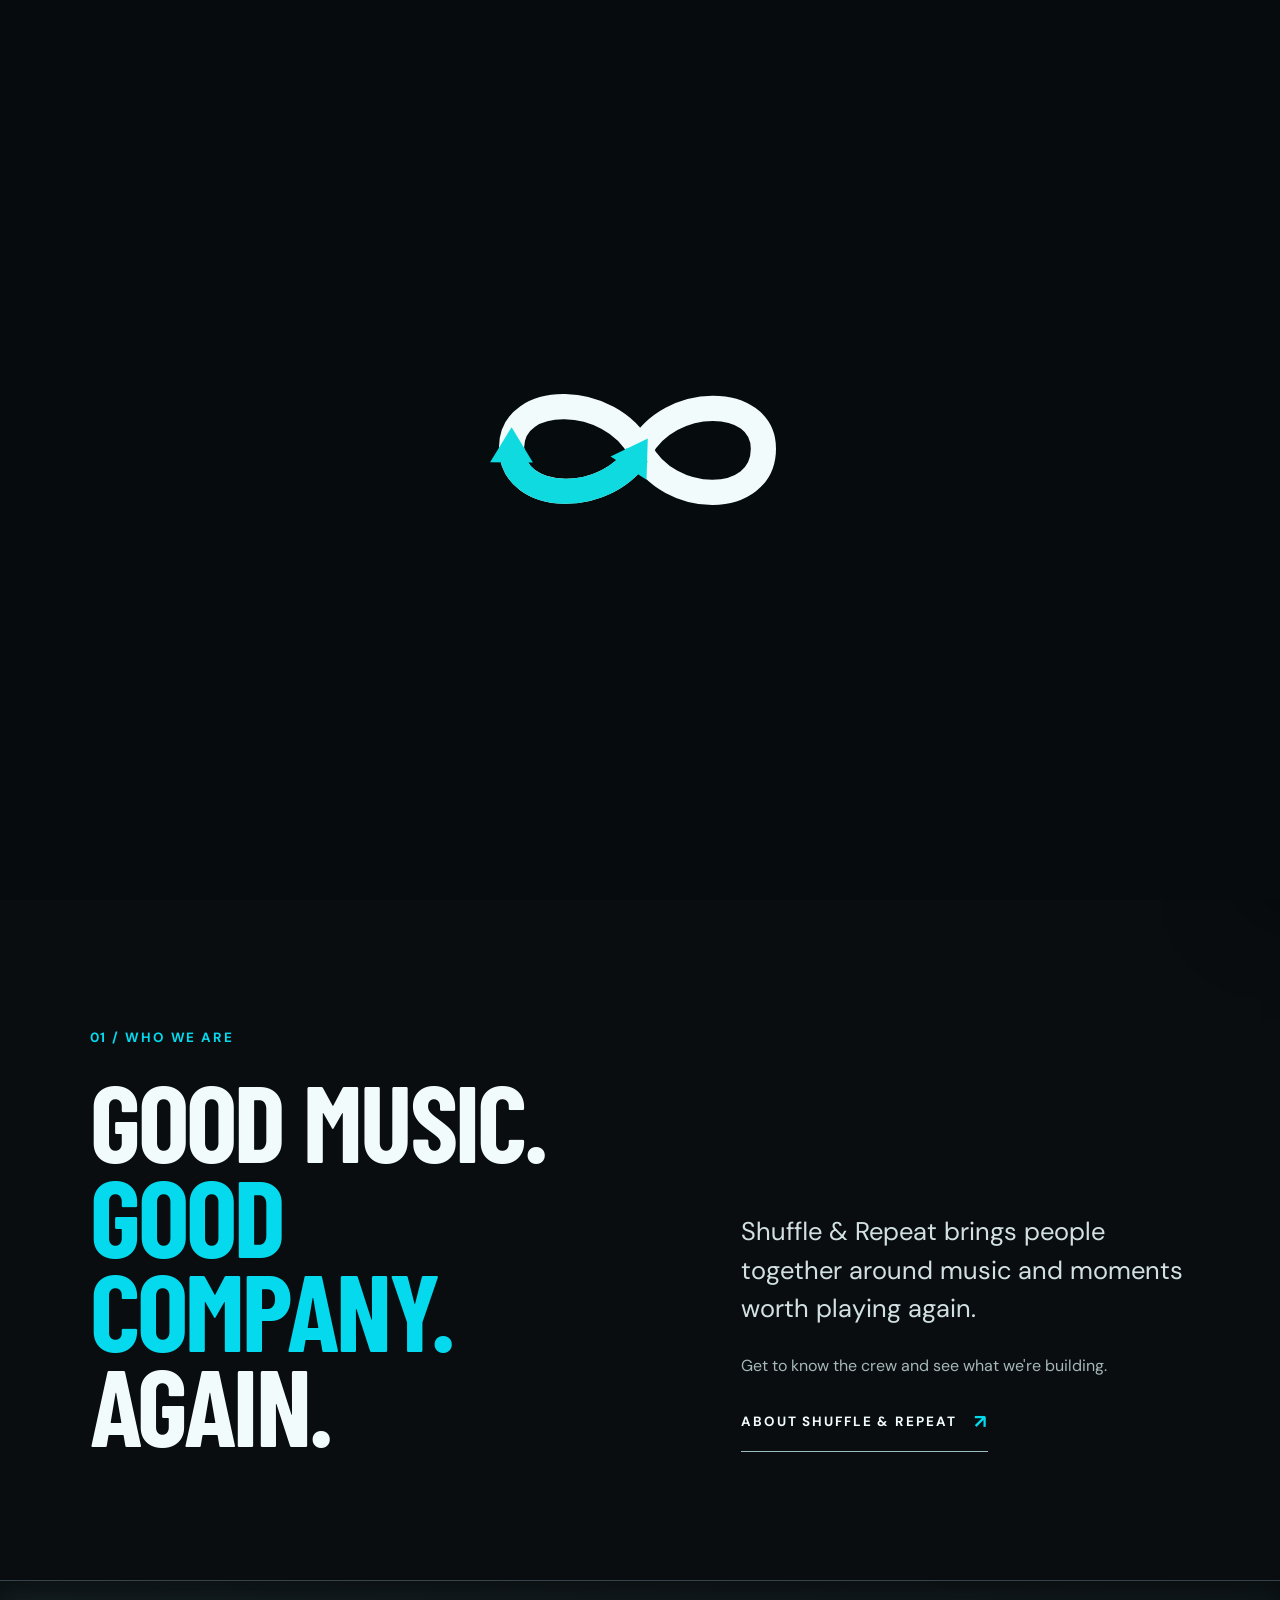
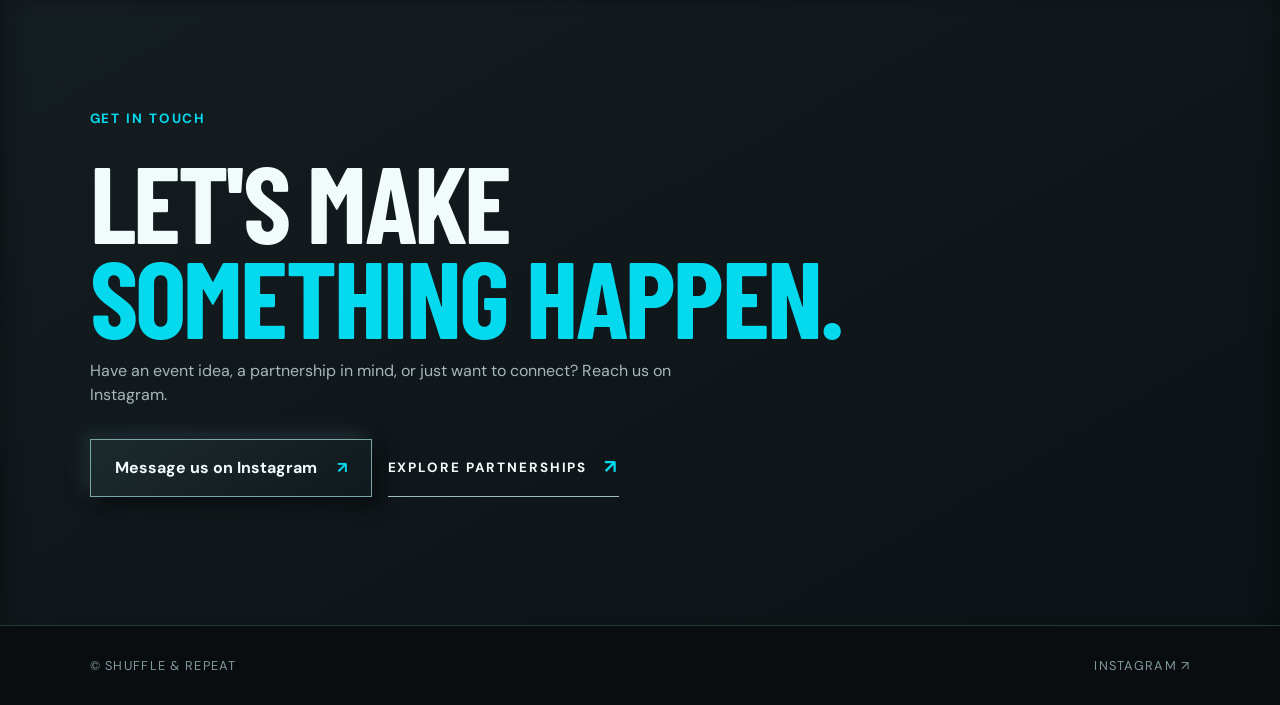
==== index.html @ 862de396 "fixed folder hierarchy" ====
<!doctype html><html lang="en"><head><meta charset="utf-8"><meta name="viewport" content="width=device-width,initial-scale=1"><meta name="theme-color" content="#090d10"><meta name="description" content="Shuffle & Repeat — music, events, and connection. Mix it up. Play it again."><title>Shuffle & Repeat</title><link rel="icon" type="image/svg+xml" href="data:image/svg+xml,%3Csvg xmlns='http://www.w3.org/2000/svg' viewBox='0 0 64 64'%3E%3Ccircle cx='32' cy='32' r='29' fill='%23090d10' stroke='%2300d9ed' stroke-width='3'/%3E%3Ccircle cx='32' cy='32' r='17' fill='none' stroke='%23008f8e' stroke-width='7'/%3E%3Ccircle cx='32' cy='32' r='5' fill='%23f2fbfc'/%3E%3C/svg%3E"><link rel="preload" as="image" href="./assets/photo-1.webp"><link rel="stylesheet" href="./style.css"></head><body>
<header class="site-head"><a class="brand" href="./"><img src="./assets/wordmark-transparent.svg" alt="Shuffle & Repeat"><span class="brand-label">Home</span></a><nav class="topnav" aria-label="Main navigation"><a href="./about.html">About</a><a href="./calendar.html">Calendar</a><a href="#contact">Contact us</a></nav><button class="menu-button" type="button" aria-label="Open menu" aria-expanded="false" aria-controls="drawer"><span>Menu</span><span class="hamburger" aria-hidden="true"><i></i><i></i><i></i></span></button></header><button class="scrim" type="button" aria-label="Close menu" aria-hidden="true" tabindex="-1"></button><aside class="drawer" id="drawer" aria-hidden="true"><nav aria-label="All pages"><a href="./">Home</a><a href="./about.html">About</a><a href="./calendar.html">Calendar</a><a href="./events.html">Events</a><a href="./sponsorship.html">Sponsorship</a><a href="./#contact">Contact us</a></nav><footer>Mix it up. Play it again.</footer></aside>
<div class="intro-overlay" aria-hidden="true"><svg class="intro-stage" xmlns="http://www.w3.org/2000/svg" width="100%" height="100%"><defs><path id="infinity-silhouette" d="M180.74,16.00 L181.00,15.82 L182.00,15.60 L183.00,15.78 L183.45,16.00 L184.00,16.27 L185.00,16.73 L185.50,17.00 L186.00,17.27 L187.00,17.73 L187.50,18.00 L188.00,18.27 L189.00,18.73 L189.50,19.00 L190.00,19.27 L191.00,19.73 L191.50,20.00 L192.00,20.27 L193.00,20.73 L193.50,21.00 L194.00,21.27 L195.00,21.76 L195.34,22.00 L196.00,22.50 L196.66,23.00 L197.00,23.24 L198.00,23.73 L198.50,24.00 L199.00,24.27 L200.00,24.76 L200.34,25.00 L201.00,25.50 L201.66,26.00 L202.00,26.24 L203.00,26.73 L203.50,27.00 L204.00,27.27 L205.00,27.73 L205.50,28.00 L206.00,28.27 L207.00,28.76 L207.34,29.00 L208.00,29.50 L208.66,30.00 L209.00,30.24 L210.00,30.73 L210.48,31.00 L211.00,31.34 L211.85,32.00 L211.85,33.00 L211.00,33.66 L210.48,34.00 L210.00,34.27 L209.00,34.76 L208.66,35.00 L208.00,35.50 L207.35,36.00 L207.00,36.24 L206.00,36.73 L205.50,37.00 L205.00,37.27 L204.00,37.73 L203.50,38.00 L203.00,38.27 L202.00,38.73 L201.50,39.00 L201.00,39.27 L200.00,39.73 L199.50,40.00 L199.00,40.27 L198.00,40.73 L197.50,41.00 L197.00,41.27 L196.00,41.73 L195.50,42.00 L195.00,42.27 L194.00,42.73 L193.50,43.00 L193.00,43.27 L192.00,43.73 L191.50,44.00 L191.00,44.27 L190.00,44.73 L189.50,45.00 L189.00,45.27 L188.00,45.73 L187.50,46.00 L187.00,46.27 L186.00,46.73 L185.50,47.00 L185.00,47.27 L184.00,47.73 L183.50,48.00 L183.00,48.27 L182.00,48.72 L181.28,49.00 L181.00,49.11 L180.48,49.00 L180.00,48.81 L179.60,48.00 L179.51,47.00 L179.50,46.00 L179.50,45.00 L179.49,44.00 L179.42,43.00 L179.00,42.06 L178.94,42.00 L178.00,41.58 L177.00,41.51 L176.00,41.50 L175.00,41.50 L174.00,41.50 L173.00,41.50 L172.00,41.50 L171.00,41.50 L170.00,41.50 L169.00,41.50 L168.00,41.50 L167.00,41.50 L166.00,41.50 L165.00,41.55 L164.00,41.77 L163.50,42.00 L163.00,42.23 L162.00,42.50 L161.00,42.77 L160.54,43.00 L160.00,43.27 L159.00,43.73 L158.50,44.00 L158.00,44.27 L157.00,44.73 L156.50,45.00 L156.00,45.27 L155.00,45.73 L154.50,46.00 L154.00,46.27 L153.00,46.76 L152.66,47.00 L152.00,47.53 L151.51,48.00 L151.00,48.50 L150.50,49.00 L150.00,49.50 L149.50,50.00 L149.00,50.51 L148.53,51.00 L148.00,51.66 L147.76,52.00 L147.27,53.00 L147.00,53.54 L146.77,54.00 L146.50,55.00 L146.23,56.00 L146.00,56.46 L145.73,57.00 L145.27,58.00 L145.00,58.54 L144.78,59.00 L144.55,60.00 L144.50,61.00 L144.50,62.00 L144.50,63.00 L144.50,64.00 L144.45,65.00 L144.23,66.00 L144.00,66.50 L143.77,67.00 L143.55,68.00 L143.50,69.00 L143.50,70.00 L143.50,71.00 L143.45,72.00 L143.23,73.00 L143.00,73.50 L142.77,74.00 L142.50,75.00 L142.23,76.00 L142.00,76.46 L141.73,77.00 L141.27,78.00 L141.00,78.50 L140.73,79.00 L140.27,80.00 L140.00,80.54 L139.77,81.00 L139.50,82.00 L139.20,83.00 L139.00,83.30 L138.47,84.00 L138.00,84.50 L137.53,85.00 L137.00,85.66 L136.76,86.00 L136.24,87.00 L136.00,87.34 L135.47,88.00 L135.00,88.49 L134.50,89.00 L134.00,89.50 L133.50,90.00 L133.00,90.50 L132.50,91.00 L132.00,91.50 L131.50,92.00 L131.00,92.50 L130.49,93.00 L130.00,93.47 L129.34,94.00 L129.00,94.24 L128.00,94.76 L127.66,95.00 L127.00,95.53 L126.51,96.00 L126.00,96.50 L125.49,97.00 L125.00,97.47 L124.34,98.00 L124.00,98.24 L123.00,98.76 L122.65,99.00 L122.00,99.50 L121.34,100.00 L121.00,100.24 L120.00,100.73 L119.50,101.00 L119.00,101.27 L118.00,101.73 L117.50,102.00 L117.00,102.27 L116.00,102.73 L115.46,103.00 L115.00,103.23 L114.00,103.50 L113.00,103.77 L112.50,104.00 L112.00,104.23 L111.00,104.50 L110.00,104.77 L109.50,105.00 L109.00,105.23 L108.00,105.45 L107.00,105.50 L106.00,105.50 L105.00,105.50 L104.00,105.50 L103.00,105.50 L102.00,105.50 L101.00,105.50 L100.00,105.50 L99.00,105.50 L98.00,105.50 L97.00,105.50 L96.00,105.50 L95.00,105.50 L94.00,105.50 L93.00,105.50 L92.00,105.50 L91.00,105.50 L90.00,105.50 L89.00,105.50 L88.00,105.50 L87.00,105.51 L86.00,105.58 L85.06,106.00 L85.00,106.06 L84.58,107.00 L84.51,108.00 L84.49,109.00 L84.40,110.00 L84.00,110.81 L83.53,111.00 L83.00,111.12 L82.68,111.00 L82.00,110.76 L81.00,110.50 L80.00,110.23 L79.54,110.00 L79.00,109.73 L78.00,109.27 L77.50,109.00 L77.00,108.73 L76.00,108.27 L75.50,108.00 L75.00,107.73 L74.00,107.27 L73.50,107.00 L73.00,106.73 L72.00,106.24 L71.66,106.00 L71.00,105.50 L70.34,105.00 L70.00,104.76 L69.00,104.27 L68.50,104.00 L68.00,103.73 L67.00,103.27 L66.50,103.00 L66.00,102.73 L65.00,102.27 L64.50,102.00 L64.00,101.73 L63.00,101.24 L62.66,101.00 L62.00,100.50 L61.30,100.00 L61.00,99.80 L60.00,99.50 L59.00,99.23 L58.54,99.00 L58.00,98.73 L57.00,98.24 L56.66,98.00 L56.00,97.50 L55.36,97.00 L55.00,96.72 L54.09,96.00 L54.00,95.54 L53.92,95.00 L54.00,94.88 L54.70,94.00 L55.00,93.78 L56.00,93.27 L56.50,93.00 L57.00,92.73 L58.00,92.27 L58.50,92.00 L59.00,91.73 L60.00,91.24 L60.34,91.00 L61.00,90.50 L61.66,90.00 L62.00,89.76 L63.00,89.27 L63.50,89.00 L64.00,88.73 L65.00,88.27 L65.50,88.00 L66.00,87.73 L67.00,87.27 L67.50,87.00 L68.00,86.73 L69.00,86.27 L69.50,86.00 L70.00,85.73 L71.00,85.27 L71.50,85.00 L72.00,84.73 L73.00,84.24 L73.34,84.00 L74.00,83.50 L74.66,83.00 L75.00,82.76 L76.00,82.27 L76.50,82.00 L77.00,81.73 L78.00,81.27 L78.50,81.00 L79.00,80.73 L80.00,80.27 L80.50,80.00 L81.00,79.73 L82.00,79.25 L82.46,79.00 L83.00,78.66 L84.00,78.65 L84.27,79.00 L84.74,80.00 L85.00,80.52 L85.22,81.00 L85.45,82.00 L85.50,83.00 L85.58,84.00 L86.00,84.94 L86.06,85.00 L87.00,85.42 L88.00,85.49 L89.00,85.50 L90.00,85.50 L91.00,85.50 L92.00,85.50 L93.00,85.50 L94.00,85.50 L95.00,85.50 L96.00,85.50 L97.00,85.50 L98.00,85.50 L99.00,85.50 L100.00,85.50 L101.00,85.50 L102.00,85.50 L103.00,85.50 L104.00,85.45 L105.00,85.22 L105.46,85.00 L106.00,84.73 L107.00,84.27 L107.50,84.00 L108.00,83.73 L109.00,83.27 L109.50,83.00 L110.00,82.73 L111.00,82.24 L111.34,82.00 L112.00,81.47 L112.50,81.00 L113.00,80.53 L113.66,80.00 L114.00,79.76 L115.00,79.24 L115.34,79.00 L116.00,78.47 L116.47,78.00 L117.00,77.34 L117.24,77.00 L117.76,76.00 L118.00,75.65 L118.50,75.00 L119.00,74.34 L119.24,74.00 L119.73,73.00 L120.00,72.46 L120.23,72.00 L120.50,71.00 L120.77,70.00 L121.00,69.50 L121.23,69.00 L121.46,68.00 L121.54,67.00 L121.77,66.00 L122.00,65.50 L122.23,65.00 L122.45,64.00 L122.50,63.00 L122.50,62.00 L122.50,61.00 L122.50,60.00 L122.55,59.00 L122.77,58.00 L123.00,57.50 L123.23,57.00 L123.45,56.00 L123.50,55.00 L123.50,54.00 L123.55,53.00 L123.78,52.00 L124.00,51.54 L124.27,51.00 L124.73,50.00 L125.00,49.50 L125.27,49.00 L125.73,48.00 L126.00,47.46 L126.23,47.00 L126.50,46.00 L126.80,45.00 L127.00,44.70 L127.50,44.00 L128.00,43.35 L128.24,43.00 L128.76,42.00 L129.00,41.65 L129.50,41.00 L130.00,40.35 L130.24,40.00 L130.76,39.00 L131.00,38.66 L131.53,38.00 L132.00,37.51 L132.50,37.00 L133.00,36.50 L133.51,36.00 L134.00,35.53 L134.66,35.00 L135.00,34.76 L136.00,34.24 L136.34,34.00 L137.00,33.47 L137.49,33.00 L138.00,32.50 L138.50,32.00 L139.00,31.50 L139.51,31.00 L140.00,30.53 L140.66,30.00 L141.00,29.76 L142.00,29.24 L142.35,29.00 L143.00,28.50 L143.66,28.00 L144.00,27.76 L145.00,27.27 L145.50,27.00 L146.00,26.73 L147.00,26.27 L147.50,26.00 L148.00,25.73 L149.00,25.27 L149.50,25.00 L150.00,24.73 L151.00,24.27 L151.54,24.00 L152.00,23.77 L153.00,23.50 L154.00,23.23 L154.50,23.00 L155.00,22.77 L156.00,22.50 L157.00,22.23 L157.50,22.00 L158.00,21.77 L159.00,21.55 L160.00,21.50 L161.00,21.50 L162.00,21.50 L163.00,21.50 L164.00,21.50 L165.00,21.50 L166.00,21.50 L167.00,21.50 L168.00,21.50 L169.00,21.50 L170.00,21.50 L171.00,21.50 L172.00,21.50 L173.00,21.50 L174.00,21.50 L175.00,21.50 L176.00,21.50 L177.00,21.49 L178.00,21.42 L178.94,21.00 L179.00,20.94 L179.42,20.00 L179.50,19.00 L179.55,18.00 L179.82,17.00 L180.00,16.73 L180.74,16.00 Z M82.50,21.00 L83.00,20.77 L84.00,20.55 L85.00,20.51 L86.00,20.55 L87.00,20.77 L87.50,21.00 L88.00,21.23 L89.00,21.45 L90.00,21.50 L91.00,21.50 L92.00,21.50 L93.00,21.50 L94.00,21.50 L95.00,21.50 L96.00,21.50 L97.00,21.50 L98.00,21.50 L99.00,21.50 L100.00,21.50 L101.00,21.55 L102.00,21.77 L102.50,22.00 L103.00,22.23 L104.00,22.46 L105.00,22.54 L106.00,22.77 L106.50,23.00 L107.00,23.23 L108.00,23.46 L109.00,23.54 L110.00,23.77 L110.50,24.00 L111.00,24.23 L112.00,24.50 L113.00,24.77 L113.46,25.00 L114.00,25.27 L115.00,25.73 L115.54,26.00 L116.00,26.23 L117.00,26.50 L118.00,26.80 L118.30,27.00 L119.00,27.50 L119.65,28.00 L120.00,28.24 L121.00,28.76 L121.34,29.00 L122.00,29.53 L122.50,30.00 L123.00,30.47 L123.66,31.00 L124.00,31.24 L125.00,31.76 L125.34,32.00 L126.00,32.54 L126.46,33.00 L127.00,33.79 L127.13,34.00 L127.16,35.00 L127.00,35.36 L126.72,36.00 L126.24,37.00 L126.00,37.34 L125.50,38.00 L125.00,38.65 L124.76,39.00 L124.24,40.00 L124.00,40.35 L123.50,41.00 L123.00,41.66 L122.76,42.00 L122.27,43.00 L122.00,43.54 L121.77,44.00 L121.50,45.00 L121.23,46.00 L121.00,46.46 L120.73,47.00 L120.27,48.00 L120.00,48.50 L119.73,49.00 L119.27,50.00 L119.00,50.49 L118.71,51.00 L118.01,52.00 L118.00,52.01 L117.00,52.37 L116.00,52.18 L115.71,52.00 L115.00,51.47 L114.51,51.00 L114.00,50.50 L113.50,50.00 L113.00,49.50 L112.50,49.00 L112.00,48.50 L111.49,48.00 L111.00,47.53 L110.34,47.00 L110.00,46.76 L109.00,46.24 L108.65,46.00 L108.00,45.50 L107.34,45.00 L107.00,44.76 L106.00,44.28 L105.46,44.00 L105.00,43.78 L104.00,43.54 L103.00,43.46 L102.00,43.23 L101.50,43.00 L101.00,42.77 L100.00,42.55 L99.00,42.50 L98.00,42.50 L97.00,42.45 L96.00,42.23 L95.50,42.00 L95.00,41.77 L94.00,41.55 L93.00,41.50 L92.00,41.50 L91.00,41.50 L90.00,41.50 L89.00,41.50 L88.00,41.50 L87.00,41.50 L86.00,41.50 L85.00,41.50 L84.00,41.50 L83.00,41.50 L82.00,41.50 L81.00,41.50 L80.00,41.50 L79.00,41.50 L78.00,41.50 L77.00,41.50 L76.00,41.50 L75.00,41.50 L74.00,41.50 L73.00,41.50 L72.00,41.50 L71.00,41.50 L70.00,41.50 L69.00,41.50 L68.00,41.50 L67.00,41.50 L66.00,41.55 L65.00,41.77 L64.50,42.00 L64.00,42.23 L63.00,42.50 L62.00,42.77 L61.50,43.00 L61.00,43.23 L60.00,43.46 L59.00,43.54 L58.00,43.77 L57.50,44.00 L57.00,44.23 L56.00,44.50 L55.00,44.80 L54.70,45.00 L54.00,45.50 L53.35,46.00 L53.00,46.24 L52.00,46.76 L51.66,47.00 L51.00,47.53 L50.53,48.00 L50.00,48.66 L49.76,49.00 L49.24,50.00 L49.00,50.34 L48.47,51.00 L48.00,51.50 L47.53,52.00 L47.00,52.66 L46.76,53.00 L46.27,54.00 L46.00,54.50 L45.73,55.00 L45.27,56.00 L45.00,56.50 L44.73,57.00 L44.27,58.00 L44.00,58.54 L43.78,59.00 L43.55,60.00 L43.50,61.00 L43.50,62.00 L43.50,63.00 L43.50,64.00 L43.50,65.00 L43.50,66.00 L43.55,67.00 L43.77,68.00 L44.00,68.50 L44.23,69.00 L44.50,70.00 L44.77,71.00 L45.00,71.46 L45.27,72.00 L45.73,73.00 L46.00,73.50 L46.27,74.00 L46.73,75.00 L47.00,75.50 L47.27,76.00 L47.76,77.00 L48.00,77.34 L48.53,78.00 L49.00,78.49 L49.51,79.00 L50.00,79.47 L50.66,80.00 L51.00,80.24 L52.00,80.76 L52.35,81.00 L53.00,81.50 L53.66,82.00 L54.00,82.24 L55.00,82.73 L55.50,83.00 L56.00,83.27 L57.00,83.76 L57.34,84.00 L58.00,84.57 L58.40,85.00 L58.76,86.00 L58.24,87.00 L58.00,87.19 L57.00,87.72 L56.50,88.00 L56.00,88.27 L55.00,88.73 L54.50,89.00 L54.00,89.27 L53.00,89.76 L52.66,90.00 L52.00,90.53 L51.50,91.00 L51.00,91.47 L50.30,92.00 L50.00,92.20 L49.00,92.50 L48.00,92.77 L47.54,93.00 L47.00,93.27 L46.00,93.76 L45.66,94.00 L45.00,94.50 L44.34,95.00 L44.00,95.24 L43.00,95.72 L42.45,96.00 L42.00,96.22 L41.00,96.40 L40.00,96.22 L39.55,96.00 L39.00,95.72 L38.00,95.24 L37.66,95.00 L37.00,94.47 L36.51,94.00 L36.00,93.50 L35.50,93.00 L35.00,92.50 L34.50,92.00 L34.00,91.50 L33.50,91.00 L33.00,90.50 L32.50,90.00 L32.00,89.50 L31.50,89.00 L31.00,88.49 L30.53,88.00 L30.00,87.34 L29.76,87.00 L29.24,86.00 L29.00,85.66 L28.47,85.00 L28.00,84.50 L27.53,84.00 L27.00,83.30 L26.80,83.00 L26.50,82.00 L26.23,81.00 L26.00,80.50 L25.77,80.00 L25.50,79.00 L25.23,78.00 L25.00,77.54 L24.73,77.00 L24.27,76.00 L24.00,75.46 L23.77,75.00 L23.50,74.00 L23.23,73.00 L23.00,72.50 L22.77,72.00 L22.55,71.00 L22.50,70.00 L22.50,69.00 L22.50,68.00 L22.50,67.00 L22.50,66.00 L22.50,65.00 L22.50,64.00 L22.50,63.00 L22.50,62.00 L22.50,61.00 L22.50,60.00 L22.50,59.00 L22.50,58.00 L22.50,57.00 L22.55,56.00 L22.77,55.00 L23.00,54.50 L23.23,54.00 L23.50,53.00 L23.77,52.00 L24.00,51.50 L24.23,51.00 L24.50,50.00 L24.77,49.00 L25.00,48.54 L25.27,48.00 L25.73,47.00 L26.00,46.50 L26.27,46.00 L26.73,45.00 L27.00,44.50 L27.27,44.00 L27.76,43.00 L28.00,42.66 L28.50,42.00 L29.00,41.35 L29.24,41.00 L29.76,40.00 L30.00,39.65 L30.50,39.00 L31.00,38.35 L31.24,38.00 L31.76,37.00 L32.00,36.66 L32.53,36.00 L33.00,35.51 L33.50,35.00 L34.00,34.50 L34.51,34.00 L35.00,33.53 L35.66,33.00 L36.00,32.76 L37.00,32.24 L37.34,32.00 L38.00,31.47 L38.50,31.00 L39.00,30.53 L39.66,30.00 L40.00,29.76 L41.00,29.24 L41.35,29.00 L42.00,28.50 L42.66,28.00 L43.00,27.76 L44.00,27.27 L44.54,27.00 L45.00,26.77 L46.00,26.50 L47.00,26.23 L47.46,26.00 L48.00,25.73 L49.00,25.27 L49.50,25.00 L50.00,24.73 L51.00,24.27 L51.54,24.00 L52.00,23.78 L53.00,23.55 L54.00,23.50 L55.00,23.45 L56.00,23.23 L56.50,23.00 L57.00,22.77 L58.00,22.54 L59.00,22.46 L60.00,22.23 L60.50,22.00 L61.00,21.77 L62.00,21.55 L63.00,21.50 L64.00,21.50 L65.00,21.50 L66.00,21.50 L67.00,21.50 L68.00,21.50 L69.00,21.50 L70.00,21.50 L71.00,21.50 L72.00,21.50 L73.00,21.50 L74.00,21.50 L75.00,21.50 L76.00,21.50 L77.00,21.50 L78.00,21.50 L79.00,21.50 L80.00,21.50 L81.00,21.45 L82.00,21.23 L82.50,21.00 Z M224.63,31.00 L225.00,30.84 L226.00,30.84 L226.36,31.00 L227.00,31.28 L228.00,31.76 L228.34,32.00 L229.00,32.53 L229.49,33.00 L230.00,33.50 L230.50,34.00 L231.00,34.50 L231.50,35.00 L232.00,35.50 L232.50,36.00 L233.00,36.50 L233.50,37.00 L234.00,37.50 L234.50,38.00 L235.00,38.51 L235.47,39.00 L236.00,39.66 L236.24,40.00 L236.76,41.00 L237.00,41.34 L237.53,42.00 L238.00,42.50 L238.47,43.00 L239.00,43.66 L239.24,44.00 L239.73,45.00 L240.00,45.54 L240.23,46.00 L240.50,47.00 L240.77,48.00 L241.00,48.46 L241.27,49.00 L241.73,50.00 L242.00,50.54 L242.23,51.00 L242.50,52.00 L242.77,53.00 L243.00,53.50 L243.23,54.00 L243.46,55.00 L243.54,56.00 L243.77,57.00 L244.00,57.50 L244.23,58.00 L244.45,59.00 L244.50,60.00 L244.50,61.00 L244.50,62.00 L244.50,63.00 L244.50,64.00 L244.50,65.00 L244.50,66.00 L244.50,67.00 L244.50,68.00 L244.50,69.00 L244.45,70.00 L244.23,71.00 L244.00,71.50 L243.77,72.00 L243.50,73.00 L243.23,74.00 L243.00,74.50 L242.77,75.00 L242.50,76.00 L242.23,77.00 L242.00,77.46 L241.73,78.00 L241.27,79.00 L241.00,79.54 L240.77,80.00 L240.50,81.00 L240.20,82.00 L240.00,82.30 L239.50,83.00 L239.00,83.65 L238.76,84.00 L238.24,85.00 L238.00,85.35 L237.50,86.00 L237.00,86.65 L236.76,87.00 L236.24,88.00 L236.00,88.35 L235.50,89.00 L235.00,89.65 L234.76,90.00 L234.24,91.00 L234.00,91.34 L233.47,92.00 L233.00,92.49 L232.49,93.00 L232.00,93.47 L231.34,94.00 L231.00,94.24 L230.00,94.76 L229.66,95.00 L229.00,95.53 L228.51,96.00 L228.00,96.50 L227.49,97.00 L227.00,97.47 L226.34,98.00 L226.00,98.24 L225.00,98.73 L224.50,99.00 L224.00,99.27 L223.00,99.73 L222.50,100.00 L222.00,100.27 L221.00,100.73 L220.50,101.00 L220.00,101.27 L219.00,101.73 L218.46,102.00 L218.00,102.23 L217.00,102.50 L216.00,102.77 L215.50,103.00 L215.00,103.23 L214.00,103.50 L213.00,103.77 L212.50,104.00 L212.00,104.23 L211.00,104.50 L210.00,104.77 L209.50,105.00 L209.00,105.23 L208.00,105.45 L207.00,105.50 L206.00,105.50 L205.00,105.50 L204.00,105.55 L203.00,105.77 L202.50,106.00 L202.00,106.23 L201.00,106.45 L200.00,106.50 L199.00,106.50 L198.00,106.50 L197.00,106.50 L196.00,106.50 L195.00,106.50 L194.00,106.50 L193.00,106.50 L192.00,106.50 L191.00,106.50 L190.00,106.50 L189.00,106.50 L188.00,106.50 L187.00,106.50 L186.00,106.50 L185.00,106.50 L184.00,106.50 L183.00,106.50 L182.00,106.50 L181.00,106.50 L180.00,106.50 L179.00,106.50 L178.00,106.50 L177.00,106.50 L176.00,106.50 L175.00,106.50 L174.00,106.50 L173.00,106.50 L172.00,106.50 L171.00,106.50 L170.00,106.50 L169.00,106.50 L168.00,106.45 L167.00,106.23 L166.50,106.00 L166.00,105.77 L165.00,105.55 L164.00,105.50 L163.00,105.50 L162.00,105.45 L161.00,105.23 L160.50,105.00 L160.00,104.77 L159.00,104.50 L158.00,104.23 L157.50,104.00 L157.00,103.77 L156.00,103.50 L155.00,103.23 L154.50,103.00 L154.00,102.77 L153.00,102.50 L152.00,102.23 L151.54,102.00 L151.00,101.73 L150.00,101.27 L149.50,101.00 L149.00,100.73 L148.00,100.27 L147.50,100.00 L147.00,99.73 L146.00,99.24 L145.66,99.00 L145.00,98.47 L144.50,98.00 L144.00,97.53 L143.34,97.00 L143.00,96.76 L142.00,96.24 L141.66,96.00 L141.00,95.47 L140.51,95.00 L140.00,94.46 L139.60,94.00 L139.22,93.00 L139.57,92.00 L140.00,91.37 L140.24,91.00 L140.73,90.00 L141.00,89.50 L141.27,89.00 L141.76,88.00 L142.00,87.66 L142.50,87.00 L143.00,86.34 L143.24,86.00 L143.73,85.00 L144.00,84.50 L144.27,84.00 L144.73,83.00 L145.00,82.50 L145.27,82.00 L145.73,81.00 L146.00,80.50 L146.27,80.00 L146.73,79.00 L147.00,78.46 L147.22,78.00 L147.46,77.00 L147.55,76.00 L147.86,75.00 L148.00,74.81 L149.00,74.24 L150.00,74.60 L150.46,75.00 L151.00,75.50 L151.50,76.00 L152.00,76.50 L152.50,77.00 L153.00,77.50 L153.50,78.00 L154.00,78.50 L154.50,79.00 L155.00,79.50 L155.51,80.00 L156.00,80.47 L156.66,81.00 L157.00,81.24 L158.00,81.73 L158.50,82.00 L159.00,82.27 L160.00,82.73 L160.50,83.00 L161.00,83.27 L162.00,83.73 L162.50,84.00 L163.00,84.27 L164.00,84.73 L164.54,85.00 L165.00,85.22 L166.00,85.45 L167.00,85.50 L168.00,85.50 L169.00,85.50 L170.00,85.50 L171.00,85.50 L172.00,85.50 L173.00,85.50 L174.00,85.50 L175.00,85.50 L176.00,85.50 L177.00,85.50 L178.00,85.55 L179.00,85.77 L179.50,86.00 L180.00,86.23 L181.00,86.45 L182.00,86.50 L183.00,86.50 L184.00,86.50 L185.00,86.50 L186.00,86.50 L187.00,86.50 L188.00,86.50 L189.00,86.45 L190.00,86.23 L190.50,86.00 L191.00,85.77 L192.00,85.55 L193.00,85.50 L194.00,85.50 L195.00,85.50 L196.00,85.50 L197.00,85.50 L198.00,85.50 L199.00,85.50 L200.00,85.50 L201.00,85.50 L202.00,85.50 L203.00,85.50 L204.00,85.45 L205.00,85.23 L205.50,85.00 L206.00,84.77 L207.00,84.50 L208.00,84.23 L208.46,84.00 L209.00,83.73 L210.00,83.27 L210.54,83.00 L211.00,82.77 L212.00,82.50 L213.00,82.20 L213.30,82.00 L214.00,81.47 L214.49,81.00 L215.00,80.50 L215.50,80.00 L216.00,79.50 L216.50,79.00 L217.00,78.50 L217.50,78.00 L218.00,77.49 L218.47,77.00 L219.00,76.34 L219.24,76.00 L219.73,75.00 L220.00,74.50 L220.27,74.00 L220.73,73.00 L221.00,72.50 L221.27,72.00 L221.73,71.00 L222.00,70.46 L222.22,70.00 L222.45,69.00 L222.50,68.00 L222.50,67.00 L222.50,66.00 L222.50,65.00 L222.50,64.00 L222.50,63.00 L222.50,62.00 L222.50,61.00 L222.45,60.00 L222.23,59.00 L222.00,58.50 L221.77,58.00 L221.50,57.00 L221.23,56.00 L221.00,55.54 L220.73,55.00 L220.27,54.00 L220.00,53.50 L219.73,53.00 L219.24,52.00 L219.00,51.66 L218.50,51.00 L218.00,50.35 L217.76,50.00 L217.24,49.00 L217.00,48.66 L216.47,48.00 L216.00,47.53 L215.34,47.00 L215.00,46.76 L214.00,46.24 L213.65,46.00 L213.00,45.50 L212.34,45.00 L212.00,44.76 L211.00,44.27 L210.46,44.00 L210.00,43.77 L209.00,43.50 L208.00,43.18 L207.74,43.00 L207.00,42.18 L206.89,42.00 L206.89,41.00 L207.00,40.82 L207.69,40.00 L208.00,39.77 L209.00,39.24 L209.34,39.00 L210.00,38.50 L210.70,38.00 L211.00,37.80 L212.00,37.50 L213.00,37.20 L213.30,37.00 L214.00,36.50 L214.65,36.00 L215.00,35.76 L216.00,35.27 L216.50,35.00 L217.00,34.73 L218.00,34.27 L218.50,34.00 L219.00,33.73 L220.00,33.27 L220.50,33.00 L221.00,32.73 L222.00,32.27 L222.50,32.00 L223.00,31.73 L224.00,31.28 L224.63,31.00 Z" fill-rule="evenodd"/><path id="infinity-arrow" d="M181.09,16.00 L182.00,15.63 L183.00,15.78 L183.45,16.00 L184.00,16.27 L185.00,16.73 L185.50,17.00 L186.00,17.27 L187.00,17.73 L187.50,18.00 L188.00,18.27 L189.00,18.73 L189.50,19.00 L190.00,19.27 L191.00,19.73 L191.50,20.00 L192.00,20.27 L193.00,20.76 L193.34,21.00 L194.00,21.50 L194.66,22.00 L195.00,22.24 L196.00,22.73 L196.50,23.00 L197.00,23.27 L198.00,23.73 L198.50,24.00 L199.00,24.27 L200.00,24.76 L200.34,25.00 L201.00,25.50 L201.66,26.00 L202.00,26.24 L203.00,26.73 L203.50,27.00 L204.00,27.27 L205.00,27.76 L205.34,28.00 L206.00,28.50 L206.66,29.00 L207.00,29.24 L208.00,29.73 L208.50,30.00 L209.00,30.27 L210.00,30.73 L210.48,31.00 L211.00,31.34 L211.85,32.00 L211.85,33.00 L211.00,33.66 L210.48,34.00 L210.00,34.27 L209.00,34.73 L208.50,35.00 L208.00,35.27 L207.00,35.76 L206.66,36.00 L206.00,36.50 L205.34,37.00 L205.00,37.24 L204.00,37.73 L203.50,38.00 L203.00,38.27 L202.00,38.73 L201.50,39.00 L201.00,39.27 L200.00,39.73 L199.50,40.00 L199.00,40.27 L198.00,40.73 L197.50,41.00 L197.00,41.27 L196.00,41.73 L195.50,42.00 L195.00,42.27 L194.00,42.73 L193.50,43.00 L193.00,43.27 L192.00,43.73 L191.50,44.00 L191.00,44.27 L190.00,44.73 L189.50,45.00 L189.00,45.27 L188.00,45.73 L187.50,46.00 L187.00,46.27 L186.00,46.73 L185.50,47.00 L185.00,47.27 L184.00,47.73 L183.49,48.00 L183.00,48.26 L182.00,48.59 L181.00,48.39 L180.73,48.00 L180.53,47.00 L180.50,46.00 L180.50,45.00 L180.45,44.00 L180.18,43.00 L180.00,42.73 L179.27,42.00 L179.00,41.82 L178.00,41.55 L177.00,41.50 L176.00,41.50 L175.00,41.50 L174.00,41.50 L173.00,41.50 L172.00,41.50 L171.00,41.50 L170.00,41.50 L169.00,41.50 L168.00,41.50 L167.00,41.50 L166.00,41.50 L165.00,41.50 L164.00,41.55 L163.00,41.78 L162.54,42.00 L162.00,42.27 L161.00,42.73 L160.46,43.00 L160.00,43.23 L159.00,43.50 L158.00,43.77 L157.54,44.00 L157.00,44.27 L156.00,44.73 L155.50,45.00 L155.00,45.27 L154.00,45.76 L153.66,46.00 L153.00,46.53 L152.51,47.00 L152.00,47.50 L151.50,48.00 L151.00,48.50 L150.50,49.00 L150.00,49.50 L149.50,50.00 L149.00,50.51 L148.53,51.00 L148.00,51.66 L147.76,52.00 L147.27,53.00 L147.00,53.50 L146.73,54.00 L146.27,55.00 L146.00,55.54 L145.77,56.00 L145.50,57.00 L145.23,58.00 L145.00,58.50 L144.77,59.00 L144.55,60.00 L144.50,61.00 L144.50,62.00 L144.50,63.00 L144.50,64.00 L144.45,65.00 L144.23,66.00 L144.00,66.50 L143.77,67.00 L143.55,68.00 L143.50,69.00 L143.50,70.00 L143.50,71.00 L143.45,72.00 L143.22,73.00 L143.00,73.46 L142.73,74.00 L142.27,75.00 L142.00,75.54 L141.77,76.00 L141.50,77.00 L141.23,78.00 L141.00,78.46 L140.73,79.00 L140.27,80.00 L140.00,80.50 L139.73,81.00 L139.27,82.00 L139.00,82.50 L138.73,83.00 L138.24,84.00 L138.00,84.34 L137.50,85.00 L137.00,85.65 L136.76,86.00 L136.24,87.00 L136.00,87.34 L135.47,88.00 L135.00,88.49 L134.50,89.00 L134.00,89.50 L133.50,90.00 L133.00,90.50 L132.50,91.00 L132.00,91.50 L131.50,92.00 L131.00,92.50 L130.49,93.00 L130.00,93.47 L129.34,94.00 L129.00,94.24 L128.00,94.76 L127.66,95.00 L127.00,95.53 L126.51,96.00 L126.00,96.50 L125.49,97.00 L125.00,97.47 L124.34,98.00 L124.00,98.24 L123.00,98.76 L122.65,99.00 L122.00,99.50 L121.34,100.00 L121.00,100.24 L120.00,100.73 L119.50,101.00 L119.00,101.27 L118.00,101.73 L117.50,102.00 L117.00,102.27 L116.00,102.73 L115.46,103.00 L115.00,103.22 L114.00,103.46 L113.00,103.54 L112.00,103.77 L111.50,104.00 L111.00,104.23 L110.00,104.50 L109.00,104.77 L108.50,105.00 L108.00,105.23 L107.00,105.45 L106.00,105.50 L105.00,105.50 L104.00,105.50 L103.00,105.50 L102.00,105.50 L101.00,105.50 L100.00,105.50 L99.00,105.50 L98.00,105.50 L97.00,105.50 L96.00,105.50 L95.00,105.50 L94.00,105.50 L93.00,105.50 L92.00,105.50 L91.00,105.50 L90.00,105.50 L89.00,105.50 L88.00,105.50 L87.00,105.51 L86.00,105.58 L85.06,106.00 L85.00,106.06 L84.58,107.00 L84.50,108.00 L84.42,109.00 L84.00,109.94 L83.94,110.00 L83.00,110.42 L82.00,110.45 L81.00,110.23 L80.50,110.00 L80.00,109.77 L79.00,109.50 L78.00,109.23 L77.54,109.00 L77.00,108.73 L76.00,108.27 L75.50,108.00 L75.00,107.73 L74.00,107.27 L73.50,107.00 L73.00,106.73 L72.00,106.24 L71.66,106.00 L71.00,105.50 L70.34,105.00 L70.00,104.76 L69.00,104.27 L68.50,104.00 L68.00,103.73 L67.00,103.27 L66.50,103.00 L66.00,102.73 L65.00,102.24 L64.66,102.00 L64.00,101.50 L63.34,101.00 L63.00,100.76 L62.00,100.27 L61.50,100.00 L61.00,99.73 L60.00,99.27 L59.50,99.00 L59.00,98.73 L58.00,98.27 L57.50,98.00 L57.00,97.73 L56.00,97.27 L55.52,97.00 L55.00,96.66 L54.15,96.00 L54.15,95.00 L55.00,94.31 L55.36,94.00 L56.00,93.50 L56.66,93.00 L57.00,92.76 L58.00,92.27 L58.50,92.00 L59.00,91.73 L60.00,91.24 L60.34,91.00 L61.00,90.50 L61.66,90.00 L62.00,89.76 L63.00,89.27 L63.50,89.00 L64.00,88.73 L65.00,88.27 L65.50,88.00 L66.00,87.73 L67.00,87.27 L67.50,87.00 L68.00,86.73 L69.00,86.27 L69.50,86.00 L70.00,85.73 L71.00,85.27 L71.50,85.00 L72.00,84.73 L73.00,84.24 L73.34,84.00 L74.00,83.50 L74.70,83.00 L75.00,82.80 L76.00,82.50 L77.00,82.20 L77.30,82.00 L78.00,81.50 L78.66,81.00 L79.00,80.76 L80.00,80.27 L80.50,80.00 L81.00,79.73 L82.00,79.28 L82.72,79.00 L83.00,78.89 L83.52,79.00 L84.00,79.19 L84.40,80.00 L84.49,81.00 L84.50,82.00 L84.55,83.00 L84.82,84.00 L85.00,84.27 L85.73,85.00 L86.00,85.18 L87.00,85.45 L88.00,85.50 L89.00,85.50 L90.00,85.50 L91.00,85.50 L92.00,85.50 L93.00,85.50 L94.00,85.50 L95.00,85.50 L96.00,85.50 L97.00,85.50 L98.00,85.50 L99.00,85.50 L100.00,85.50 L101.00,85.50 L102.00,85.50 L103.00,85.50 L104.00,85.50 L105.00,85.45 L106.00,85.22 L106.45,85.00 L107.00,84.72 L108.00,84.24 L108.34,84.00 L109.00,83.50 L109.66,83.00 L110.00,82.76 L111.00,82.27 L111.50,82.00 L112.00,81.73 L113.00,81.24 L113.34,81.00 L114.00,80.47 L114.49,80.00 L115.00,79.50 L115.50,79.00 L116.00,78.50 L116.50,78.00 L117.00,77.49 L117.47,77.00 L118.00,76.34 L118.24,76.00 L118.76,75.00 L119.00,74.65 L119.50,74.00 L120.00,73.30 L120.20,73.00 L120.50,72.00 L120.77,71.00 L121.00,70.50 L121.23,70.00 L121.46,69.00 L121.54,68.00 L121.77,67.00 L122.00,66.50 L122.23,66.00 L122.45,65.00 L122.50,64.00 L122.50,63.00 L122.50,62.00 L122.50,61.00 L122.55,60.00 L122.77,59.00 L123.00,58.50 L123.23,58.00 L123.45,57.00 L123.50,56.00 L123.50,55.00 L123.55,54.00 L123.77,53.00 L124.00,52.50 L124.23,52.00 L124.50,51.00 L124.77,50.00 L125.00,49.54 L125.27,49.00 L125.73,48.00 L126.00,47.46 L126.23,47.00 L126.50,46.00 L126.80,45.00 L127.00,44.70 L127.50,44.00 L128.00,43.35 L128.24,43.00 L128.76,42.00 L129.00,41.66 L129.53,41.00 L130.00,40.50 L130.47,40.00 L131.00,39.34 L131.24,39.00 L131.76,38.00 L132.00,37.66 L132.53,37.00 L133.00,36.51 L133.51,36.00 L134.00,35.53 L134.66,35.00 L135.00,34.76 L136.00,34.24 L136.34,34.00 L137.00,33.47 L137.49,33.00 L138.00,32.50 L138.50,32.00 L139.00,31.50 L139.51,31.00 L140.00,30.53 L140.66,30.00 L141.00,29.76 L142.00,29.24 L142.35,29.00 L143.00,28.50 L143.66,28.00 L144.00,27.76 L145.00,27.27 L145.50,27.00 L146.00,26.73 L147.00,26.27 L147.50,26.00 L148.00,25.73 L149.00,25.27 L149.50,25.00 L150.00,24.73 L151.00,24.27 L151.54,24.00 L152.00,23.77 L153.00,23.50 L154.00,23.23 L154.50,23.00 L155.00,22.77 L156.00,22.55 L157.00,22.50 L158.00,22.45 L159.00,22.23 L159.50,22.00 L160.00,21.77 L161.00,21.55 L162.00,21.50 L163.00,21.50 L164.00,21.50 L165.00,21.50 L166.00,21.50 L167.00,21.50 L168.00,21.50 L169.00,21.50 L170.00,21.50 L171.00,21.50 L172.00,21.50 L173.00,21.50 L174.00,21.50 L175.00,21.50 L176.00,21.50 L177.00,21.50 L178.00,21.49 L179.00,21.42 L179.94,21.00 L180.00,20.94 L180.42,20.00 L180.49,19.00 L180.51,18.00 L180.58,17.00 L181.00,16.07 L181.09,16.00 Z" fill-rule="evenodd"/><mask id="intro-aperture" maskUnits="userSpaceOnUse"><rect class="intro-mask-base" width="100%" height="100%" fill="white"/><g id="intro-hole" opacity="0"><use href="#infinity-silhouette" fill="black"/></g></mask><clipPath id="infinity-clip"><use href="#infinity-silhouette"/></clipPath></defs><rect class="intro-curtain" width="100%" height="100%" fill="#060b0e" mask="url(#intro-aperture)"/><g id="intro-logo"><path id="intro-infinity-base" d="M135 66 C158 22 233 22 233 65 C233 111 158 111 135 66 C112 21 33 20 33 64 C33 110 112 110 135 66" fill="none" stroke="#f2fbfc" stroke-width="20" stroke-linejoin="round"/><path id="intro-ribbon" d="M135 66 C158 22 233 22 233 65 C233 111 158 111 135 66 C112 21 33 20 33 64 C33 110 112 110 135 66" fill="none" stroke="#05d9ed" stroke-width="20" stroke-linecap="butt"/><path id="intro-arrow-head" d="M16 0 L-12 -17 L-12 17 Z" fill="#05d9ed"/><path id="intro-arrow-tail" d="M-16 0 L12 -17 L12 17 Z" fill="#05d9ed"/></g></svg></div>
<main><section class="hero" aria-label="Shuffle & Repeat"><div class="slide active" style="background-image:url('./assets/photo-1.webp')"></div><div class="slide" style="background-image:url('./assets/photo-2.webp')"></div><div class="slide" style="background-image:url('./assets/photo-3.webp')"></div><div class="slide" style="background-image:url('./assets/photo-4.webp')"></div><div class="hero-content"><p class="eyebrow">Mix it up. Play it again.</p><h1><span>Shuffle</span><span class="repeat">& Repeat</span></h1></div><div class="hero-bottom"><a class="scroll-cue" href="#about">Scroll to explore</a></div></section><section class="site-section" id="about"><div class="section-inner intro-grid"><div><p class="overline">01 / Who we are</p><h2 class="section-title">Good music.<br><em>Good company.</em><br>Again.</h2></div><div><p class="lead">Shuffle & Repeat brings people together around music and moments worth playing again.</p><p class="body-copy">Get to know the crew and see what we're building.</p><a class="small-link" href="./about.html">About Shuffle & Repeat</a></div></div></section><section class="site-section contact-band" id="contact"><div class="section-inner"><p class="overline">Get in touch</p><h2 class="section-title">Let's make<br><em>something happen.</em></h2><p>Have an event idea, a partnership in mind, or just want to connect? Reach us on Instagram.</p><div class="contact-actions"><a class="pill" href="https://www.instagram.com/shuffleandrepeat502/" target="_blank" rel="noopener noreferrer">Message us on Instagram</a><a class="small-link" href="./sponsorship.html">Explore partnerships</a></div></div></section></main><footer class="foot"><span>© Shuffle & Repeat</span><a href="https://www.instagram.com/shuffleandrepeat502/" target="_blank" rel="noopener noreferrer">Instagram ↗</a></footer><script src="./intro-motion.js" defer></script><script src="./site.js" defer></script></body></html>
---- style.css ----
@import url('https://fonts.googleapis.com/css2?family=Barlow+Condensed:wght@500;600;700;800;900&family=DM+Sans:wght@400;500;600;700&display=swap');
:root{color-scheme:dark;--ink:#090d10;--panel:#11181c;--panel2:#171f23;--line:#d9f8f9;--blue:#05d9ed;--teal:#008f8e;--text:#f2fbfc;--muted:#a6b7b9}*{box-sizing:border-box}html{scroll-behavior:smooth}body{margin:0;background:var(--ink);color:var(--text);font:16px/1.5 'DM Sans',Arial,sans-serif}body.menu-open{overflow:hidden}a{color:inherit;text-decoration:none}button{font:inherit;cursor:pointer}a:focus-visible,button:focus-visible{outline:2px solid var(--blue);outline-offset:5px}img{max-width:100%;display:block}.site-head{position:absolute;z-index:25;top:0;left:0;width:100%;padding:26px clamp(20px,4vw,64px);display:flex;align-items:center;justify-content:space-between;gap:22px}.brand{display:inline-flex;align-items:center;gap:10px;position:relative;z-index:31}.brand img{width:160px;height:65px;object-fit:contain;object-position:left center;filter:drop-shadow(0 2px 3px #000) drop-shadow(0 5px 12px #000b)}.brand-label{position:absolute;clip:rect(0,0,0,0)}.topnav{display:flex;align-items:center;gap:clamp(16px,3vw,42px);margin-left:auto}.topnav a,.menu-button,.eyebrow,.small-link,.overline{text-transform:uppercase;letter-spacing:.14em;font-size:.84rem;font-weight:700}.topnav a{padding:9px 0;border-bottom:1px solid transparent;transition:color .22s,border-color .22s}.topnav a:hover,.topnav a[aria-current]{color:var(--blue);border-color:var(--blue)}.menu-button{z-index:31;position:relative;display:flex;align-items:center;gap:12px;border:1px solid #637477;background:linear-gradient(145deg,#192126,#0d1216);color:var(--text);padding:13px 17px;box-shadow:5px 5px 12px #030608,-4px -4px 12px #253037;transition:border-color .2s,color .2s}.menu-button:hover{color:var(--blue);border-color:var(--blue)}.hamburger{width:20px;height:15px;display:flex;flex-direction:column;justify-content:space-between}.hamburger i{display:block;height:1px;background:currentColor;transition:transform .25s}.menu-open .hamburger i:first-child{transform:translateY(7px) rotate(45deg)}.menu-open .hamburger i:last-child{transform:translateY(-7px) rotate(-45deg)}.menu-open .hamburger i:nth-child(2){opacity:0}.drawer{position:fixed;z-index:30;inset:0 0 0 auto;width:min(480px,100%);padding:130px clamp(28px,5vw,65px) 45px;background:#10191dde;border-left:1px solid #396063;backdrop-filter:blur(24px);transform:translateX(102%);transition:transform .45s cubic-bezier(.2,.8,.2,1);display:flex;flex-direction:column;justify-content:space-between;box-shadow:-30px 0 80px #0009}.menu-open .drawer{transform:translateX(0)}.drawer nav{display:grid}.drawer nav a{font:700 clamp(2.2rem,5vw,3.7rem)/1.1 'Barlow Condensed',Impact,sans-serif;text-transform:uppercase;letter-spacing:.03em;border-bottom:1px solid #385053;padding:10px 0;transition:padding .25s,color .25s}.drawer nav a:hover{padding-left:12px;color:var(--blue)}.drawer footer{color:var(--muted);font-size:.8rem;letter-spacing:.08em;text-transform:uppercase}.scrim{position:fixed;inset:0;z-index:24;background:#0206079c;opacity:0;visibility:hidden;transition:opacity .35s,visibility .35s;border:0}.menu-open .scrim{opacity:1;visibility:visible}.hero{position:relative;min-height:100svh;display:flex;align-items:center;overflow:hidden;background:#111}.slide{position:absolute;inset:0;background-size:cover;background-position:center;opacity:0;transform:scale(1.045);transition:opacity 1.1s ease,transform 8s linear;filter:saturate(.85)}.slide.active{opacity:1;transform:scale(1)}.slide:after{content:'';position:absolute;inset:0;background:linear-gradient(90deg,#03090cbe 0%,#03090c55 48%,#03090c25),linear-gradient(0deg,#03090cbb,transparent 42%)}.hero-content{position:relative;z-index:2;padding:130px clamp(24px,7vw,112px) 110px;width:100%}.eyebrow{color:var(--blue);margin:0 0 17px}.hero h1,.page-hero h1,.section-title{font-family:'Barlow Condensed',Impact,'Arial Narrow',sans-serif;text-transform:uppercase;letter-spacing:-.025em;line-height:.87;margin:0}.hero h1{font-size:clamp(5.5rem,15vw,15rem);font-weight:800;text-shadow:0 4px 38px #0009}.hero h1 span{display:block}.hero h1 .repeat{color:var(--text)}.hero-bottom{position:absolute;z-index:2;bottom:30px;left:clamp(24px,7vw,112px);right:clamp(24px,4vw,64px);display:flex;justify-content:space-between;align-items:end;gap:20px}.scroll-cue{font-size:.78rem;text-transform:uppercase;letter-spacing:.18em;color:#d9e6e7;display:flex;align-items:center;gap:14px}.scroll-cue:before{content:'';height:1px;width:40px;background:var(--blue)}.site-section{padding:clamp(75px,10vw,150px) clamp(24px,7vw,112px);position:relative}.section-inner{max-width:1280px;margin:auto}.overline{color:var(--blue);margin:0 0 25px}.section-title{font-size:clamp(3.5rem,8.5vw,8.5rem)}.section-title em{font-style:normal;color:var(--blue)}.intro-grid{display:grid;grid-template-columns:1.1fr .9fr;gap:clamp(30px,8vw,130px);align-items:end}.lead{font-size:clamp(1.2rem,2vw,1.65rem);line-height:1.5;color:#d3e0e1;max-width:620px}.body-copy{max-width:620px;color:var(--muted)}.small-link{display:inline-flex;align-items:center;gap:17px;padding:14px 0;border-bottom:1px solid #9cbdc0;transition:gap .2s,color .2s}.small-link:hover{gap:26px;color:var(--blue)}.small-link:after{content:'↗';font-size:1.2rem;color:var(--blue)}.contact-band{background:linear-gradient(150deg,#141d21,#0c1215);border-top:1px solid #354448;box-shadow:inset 0 10px 22px #05090aa0}.contact-band .section-title{max-width:850px}.contact-band p:not(.overline){color:var(--muted);max-width:630px}.contact-actions{display:flex;flex-wrap:wrap;gap:16px;margin-top:32px}.pill{display:inline-flex;justify-content:center;align-items:center;gap:20px;background:linear-gradient(145deg,#1c2a2e,#10191d);border:1px solid #79a5a8;padding:16px 24px;box-shadow:7px 7px 17px #070b0d,-5px -5px 15px #253338;color:var(--text);font-weight:700;transition:transform .2s,border-color .2s,color .2s}.pill:hover{transform:translateY(-3px);border-color:var(--blue);color:var(--blue)}.pill:after{content:'↗';color:var(--blue)}.foot{padding:30px clamp(24px,7vw,112px);display:flex;justify-content:space-between;gap:20px;border-top:1px solid #25383c;color:#829a9d;font-size:.8rem;text-transform:uppercase;letter-spacing:.1em}.foot a:hover{color:var(--blue)}.page-hero{padding:190px clamp(24px,7vw,112px) 80px;min-height:65vh;background:radial-gradient(circle at 85% 30%,#07515150,transparent 32%),#0b1114;border-bottom:1px solid #3a5054;display:flex;flex-direction:column;justify-content:end}.page-hero h1{font-size:clamp(5.5rem,16vw,14rem)}.page-hero .lede{font-size:clamp(1.1rem,2.2vw,1.65rem);max-width:650px;color:#b9cbce}.record-watermark{position:absolute;width:min(36vw,420px);right:8vw;top:22%;opacity:.14;pointer-events:none}.dark-card{background:linear-gradient(145deg,#162126,#0d1417);border:1px solid #344a4d;box-shadow:12px 12px 25px #05080a,-7px -7px 20px #1d292e;padding:clamp(24px,4vw,50px)}.two-col{display:grid;grid-template-columns:1fr 1fr;gap:24px}.dark-card h2,.dark-card h3{font:700 clamp(2rem,4vw,3rem)/1 'Barlow Condensed',Impact,sans-serif;text-transform:uppercase;margin:0 0 18px}.dark-card p{color:var(--muted)}.rule-list{list-style:none;padding:0;margin:30px 0}.rule-list li{border-top:1px solid #344a4d;padding:18px 0;display:flex;justify-content:space-between;gap:20px}.rule-list li:last-child{border-bottom:1px solid #344a4d}.calendar-state{text-align:center;max-width:760px;margin:auto}.calendar-state .date-mark{font:700 clamp(4rem,12vw,8rem)/1 'Barlow Condensed',Impact,sans-serif;color:var(--teal);margin-bottom:8px}.event-grid{display:grid;grid-template-columns:repeat(2,minmax(0,1fr));gap:24px}.event-tile{background:#121c20;border:1px solid #364f54;overflow:hidden}.event-tile img{width:100%;aspect-ratio:1.25;object-fit:cover;transition:transform .5s}.event-tile:hover img{transform:scale(1.035)}.event-tile div{padding:24px}.event-tile h3{font:700 2rem/1 'Barlow Condensed',Impact,sans-serif;text-transform:uppercase;margin:0 0 7px}.event-tile p{color:var(--muted);margin:0}.sponsor-callout{font-size:clamp(2.2rem,5vw,5rem);font-family:'Barlow Condensed',Impact,sans-serif;text-transform:uppercase;line-height:1.03;max-width:870px}.intro-overlay{position:fixed;z-index:50;inset:0;overflow:hidden;pointer-events:none;background:transparent}.intro-stage{display:block;overflow:hidden}#intro-logo{visibility:hidden}.intro-overlay.skip{display:none}
@media(max-width:800px){.topnav{display:none}.site-head{padding:18px 22px}.brand img{width:135px}.hero-content{padding:125px 24px}.hero h1{font-size:clamp(5rem,20vw,9rem)}.hero-bottom{left:24px;right:24px}.intro-grid,.two-col,.event-grid{grid-template-columns:1fr}.page-hero{min-height:55vh;padding-top:150px}.record-watermark{width:55vw;right:3vw;top:30%}}@media(max-width:450px){.hero h1{font-size:clamp(4.5rem,20vw,6rem)}.hero-bottom{bottom:25px}.scroll-cue{max-width:170px;line-height:1.4}.foot{flex-direction:column}.menu-button{padding:11px}.site-section{padding:75px 24px}}@media(prefers-reduced-motion:reduce){html{scroll-behavior:auto}*,*:before,*:after{animation-duration:.01ms!important;transition-duration:.01ms!important}.intro-overlay{display:none}.slide{transform:none}}
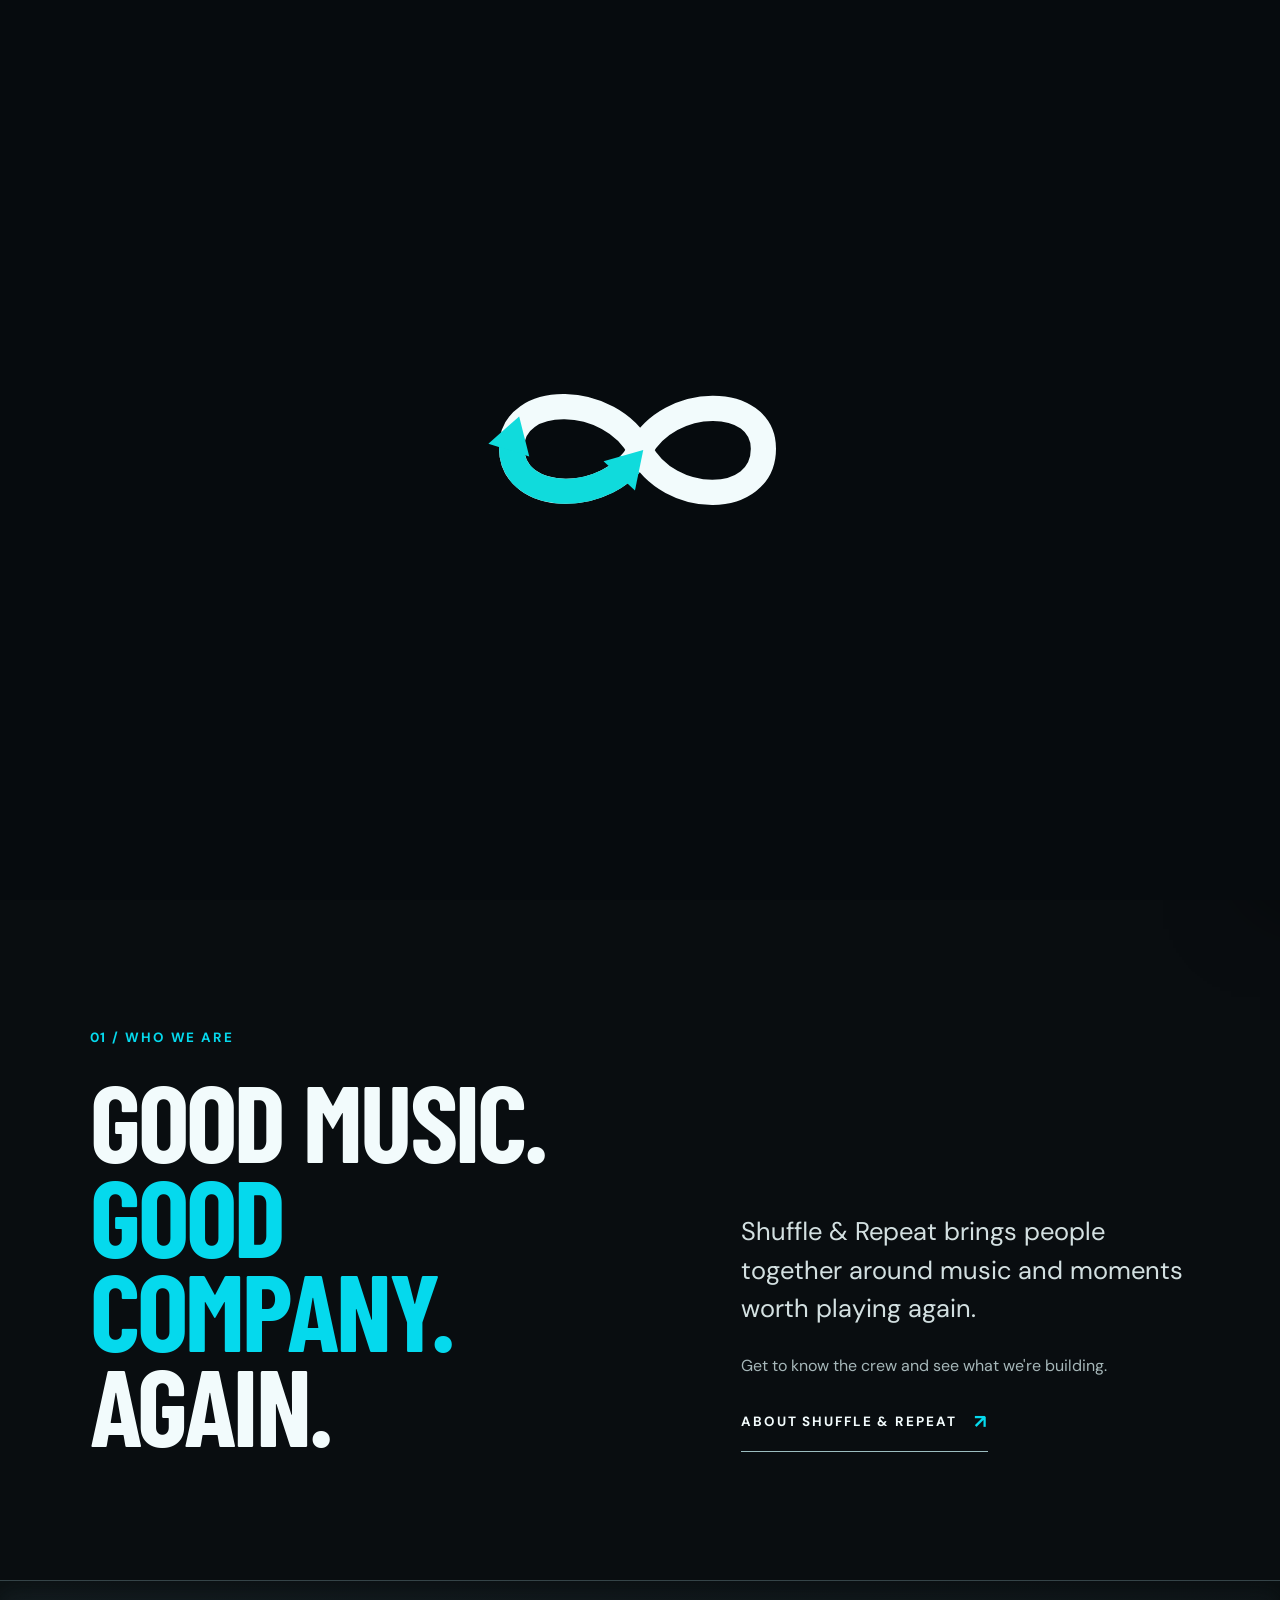
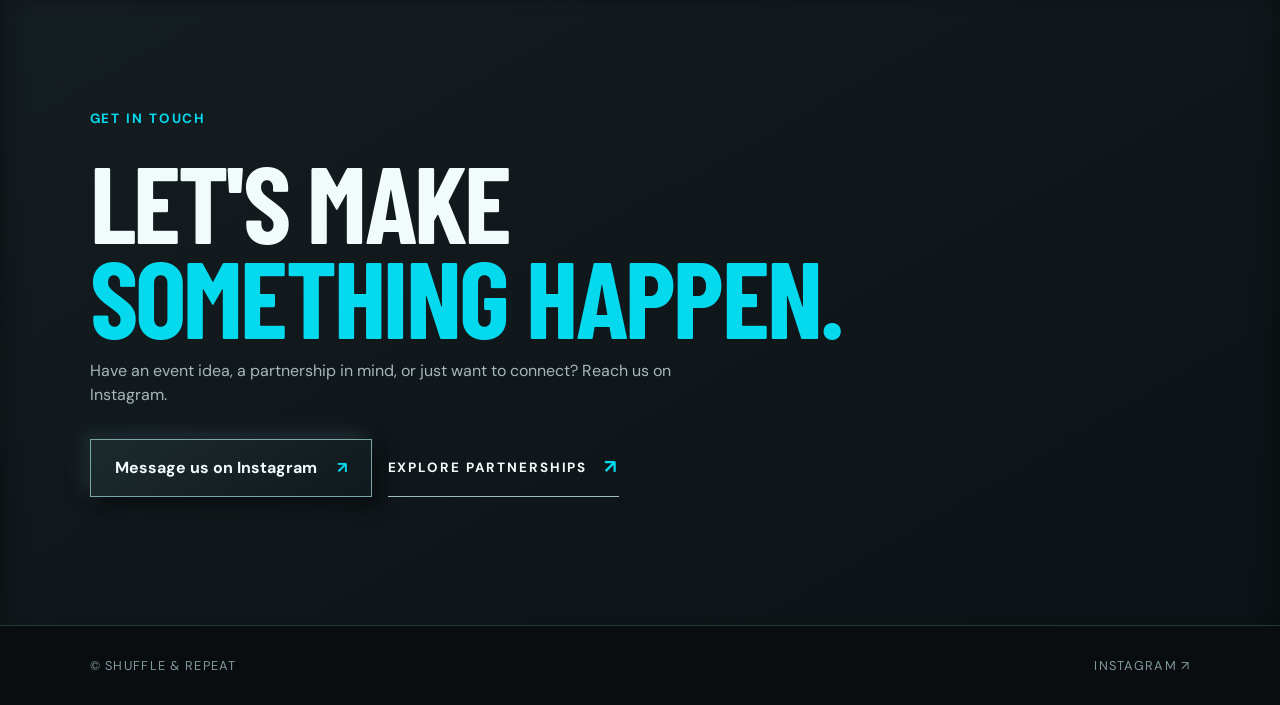
==== commit 7c0398d8: "test changes for pictures" ====
--- a/index.html
+++ b/index.html
@@ -1,4 +1,4 @@
-<!doctype html><html lang="en"><head><meta charset="utf-8"><meta name="viewport" content="width=device-width,initial-scale=1"><meta name="theme-color" content="#090d10"><meta name="description" content="Shuffle & Repeat — music, events, and connection. Mix it up. Play it again."><title>Shuffle & Repeat</title><link rel="icon" type="image/svg+xml" href="data:image/svg+xml,%3Csvg xmlns='http://www.w3.org/2000/svg' viewBox='0 0 64 64'%3E%3Ccircle cx='32' cy='32' r='29' fill='%23090d10' stroke='%2300d9ed' stroke-width='3'/%3E%3Ccircle cx='32' cy='32' r='17' fill='none' stroke='%23008f8e' stroke-width='7'/%3E%3Ccircle cx='32' cy='32' r='5' fill='%23f2fbfc'/%3E%3C/svg%3E"><link rel="preload" as="image" href="./assets/photo-1.webp"><link rel="stylesheet" href="./style.css"></head><body>
-<header class="site-head"><a class="brand" href="./"><img src="./assets/wordmark-transparent.svg" alt="Shuffle & Repeat"><span class="brand-label">Home</span></a><nav class="topnav" aria-label="Main navigation"><a href="./about.html">About</a><a href="./calendar.html">Calendar</a><a href="#contact">Contact us</a></nav><button class="menu-button" type="button" aria-label="Open menu" aria-expanded="false" aria-controls="drawer"><span>Menu</span><span class="hamburger" aria-hidden="true"><i></i><i></i><i></i></span></button></header><button class="scrim" type="button" aria-label="Close menu" aria-hidden="true" tabindex="-1"></button><aside class="drawer" id="drawer" aria-hidden="true"><nav aria-label="All pages"><a href="./">Home</a><a href="./about.html">About</a><a href="./calendar.html">Calendar</a><a href="./events.html">Events</a><a href="./sponsorship.html">Sponsorship</a><a href="./#contact">Contact us</a></nav><footer>Mix it up. Play it again.</footer></aside>
+<!doctype html><html lang="en"><head><meta charset="utf-8"><meta name="viewport" content="width=device-width,initial-scale=1"><meta name="theme-color" content="#090d10"><meta name="description" content="Shuffle & Repeat — music, events, and connection. Mix it up. Play it again."><title>Shuffle & Repeat</title><link rel="icon" type="image/svg+xml" href="data:image/svg+xml,%3Csvg xmlns='http://www.w3.org/2000/svg' viewBox='0 0 64 64'%3E%3Ccircle cx='32' cy='32' r='29' fill='%23090d10' stroke='%2300d9ed' stroke-width='3'/%3E%3Ccircle cx='32' cy='32' r='17' fill='none' stroke='%23008f8e' stroke-width='7'/%3E%3Ccircle cx='32' cy='32' r='5' fill='%23f2fbfc'/%3E%3C/svg%3E"><link rel="preload" as="image" href="photo-1.webp"><link rel="stylesheet" href="./style.css"></head><body>
+<header class="site-head"><a class="brand" href="./"><img src="assets/wordmark-transparent.svg" alt="Shuffle & Repeat"><span class="brand-label">Home</span></a><nav class="topnav" aria-label="Main navigation"><a href="./about.html">About</a><a href="./calendar.html">Calendar</a><a href="#contact">Contact us</a></nav><button class="menu-button" type="button" aria-label="Open menu" aria-expanded="false" aria-controls="drawer"><span>Menu</span><span class="hamburger" aria-hidden="true"><i></i><i></i><i></i></span></button></header><button class="scrim" type="button" aria-label="Close menu" aria-hidden="true" tabindex="-1"></button><aside class="drawer" id="drawer" aria-hidden="true"><nav aria-label="All pages"><a href="./">Home</a><a href="./about.html">About</a><a href="./calendar.html">Calendar</a><a href="./events.html">Events</a><a href="./sponsorship.html">Sponsorship</a><a href="./#contact">Contact us</a></nav><footer>Mix it up. Play it again.</footer></aside>
 <div class="intro-overlay" aria-hidden="true"><svg class="intro-stage" xmlns="http://www.w3.org/2000/svg" width="100%" height="100%"><defs><path id="infinity-silhouette" d="M180.74,16.00 L181.00,15.82 L182.00,15.60 L183.00,15.78 L183.45,16.00 L184.00,16.27 L185.00,16.73 L185.50,17.00 L186.00,17.27 L187.00,17.73 L187.50,18.00 L188.00,18.27 L189.00,18.73 L189.50,19.00 L190.00,19.27 L191.00,19.73 L191.50,20.00 L192.00,20.27 L193.00,20.73 L193.50,21.00 L194.00,21.27 L195.00,21.76 L195.34,22.00 L196.00,22.50 L196.66,23.00 L197.00,23.24 L198.00,23.73 L198.50,24.00 L199.00,24.27 L200.00,24.76 L200.34,25.00 L201.00,25.50 L201.66,26.00 L202.00,26.24 L203.00,26.73 L203.50,27.00 L204.00,27.27 L205.00,27.73 L205.50,28.00 L206.00,28.27 L207.00,28.76 L207.34,29.00 L208.00,29.50 L208.66,30.00 L209.00,30.24 L210.00,30.73 L210.48,31.00 L211.00,31.34 L211.85,32.00 L211.85,33.00 L211.00,33.66 L210.48,34.00 L210.00,34.27 L209.00,34.76 L208.66,35.00 L208.00,35.50 L207.35,36.00 L207.00,36.24 L206.00,36.73 L205.50,37.00 L205.00,37.27 L204.00,37.73 L203.50,38.00 L203.00,38.27 L202.00,38.73 L201.50,39.00 L201.00,39.27 L200.00,39.73 L199.50,40.00 L199.00,40.27 L198.00,40.73 L197.50,41.00 L197.00,41.27 L196.00,41.73 L195.50,42.00 L195.00,42.27 L194.00,42.73 L193.50,43.00 L193.00,43.27 L192.00,43.73 L191.50,44.00 L191.00,44.27 L190.00,44.73 L189.50,45.00 L189.00,45.27 L188.00,45.73 L187.50,46.00 L187.00,46.27 L186.00,46.73 L185.50,47.00 L185.00,47.27 L184.00,47.73 L183.50,48.00 L183.00,48.27 L182.00,48.72 L181.28,49.00 L181.00,49.11 L180.48,49.00 L180.00,48.81 L179.60,48.00 L179.51,47.00 L179.50,46.00 L179.50,45.00 L179.49,44.00 L179.42,43.00 L179.00,42.06 L178.94,42.00 L178.00,41.58 L177.00,41.51 L176.00,41.50 L175.00,41.50 L174.00,41.50 L173.00,41.50 L172.00,41.50 L171.00,41.50 L170.00,41.50 L169.00,41.50 L168.00,41.50 L167.00,41.50 L166.00,41.50 L165.00,41.55 L164.00,41.77 L163.50,42.00 L163.00,42.23 L162.00,42.50 L161.00,42.77 L160.54,43.00 L160.00,43.27 L159.00,43.73 L158.50,44.00 L158.00,44.27 L157.00,44.73 L156.50,45.00 L156.00,45.27 L155.00,45.73 L154.50,46.00 L154.00,46.27 L153.00,46.76 L152.66,47.00 L152.00,47.53 L151.51,48.00 L151.00,48.50 L150.50,49.00 L150.00,49.50 L149.50,50.00 L149.00,50.51 L148.53,51.00 L148.00,51.66 L147.76,52.00 L147.27,53.00 L147.00,53.54 L146.77,54.00 L146.50,55.00 L146.23,56.00 L146.00,56.46 L145.73,57.00 L145.27,58.00 L145.00,58.54 L144.78,59.00 L144.55,60.00 L144.50,61.00 L144.50,62.00 L144.50,63.00 L144.50,64.00 L144.45,65.00 L144.23,66.00 L144.00,66.50 L143.77,67.00 L143.55,68.00 L143.50,69.00 L143.50,70.00 L143.50,71.00 L143.45,72.00 L143.23,73.00 L143.00,73.50 L142.77,74.00 L142.50,75.00 L142.23,76.00 L142.00,76.46 L141.73,77.00 L141.27,78.00 L141.00,78.50 L140.73,79.00 L140.27,80.00 L140.00,80.54 L139.77,81.00 L139.50,82.00 L139.20,83.00 L139.00,83.30 L138.47,84.00 L138.00,84.50 L137.53,85.00 L137.00,85.66 L136.76,86.00 L136.24,87.00 L136.00,87.34 L135.47,88.00 L135.00,88.49 L134.50,89.00 L134.00,89.50 L133.50,90.00 L133.00,90.50 L132.50,91.00 L132.00,91.50 L131.50,92.00 L131.00,92.50 L130.49,93.00 L130.00,93.47 L129.34,94.00 L129.00,94.24 L128.00,94.76 L127.66,95.00 L127.00,95.53 L126.51,96.00 L126.00,96.50 L125.49,97.00 L125.00,97.47 L124.34,98.00 L124.00,98.24 L123.00,98.76 L122.65,99.00 L122.00,99.50 L121.34,100.00 L121.00,100.24 L120.00,100.73 L119.50,101.00 L119.00,101.27 L118.00,101.73 L117.50,102.00 L117.00,102.27 L116.00,102.73 L115.46,103.00 L115.00,103.23 L114.00,103.50 L113.00,103.77 L112.50,104.00 L112.00,104.23 L111.00,104.50 L110.00,104.77 L109.50,105.00 L109.00,105.23 L108.00,105.45 L107.00,105.50 L106.00,105.50 L105.00,105.50 L104.00,105.50 L103.00,105.50 L102.00,105.50 L101.00,105.50 L100.00,105.50 L99.00,105.50 L98.00,105.50 L97.00,105.50 L96.00,105.50 L95.00,105.50 L94.00,105.50 L93.00,105.50 L92.00,105.50 L91.00,105.50 L90.00,105.50 L89.00,105.50 L88.00,105.50 L87.00,105.51 L86.00,105.58 L85.06,106.00 L85.00,106.06 L84.58,107.00 L84.51,108.00 L84.49,109.00 L84.40,110.00 L84.00,110.81 L83.53,111.00 L83.00,111.12 L82.68,111.00 L82.00,110.76 L81.00,110.50 L80.00,110.23 L79.54,110.00 L79.00,109.73 L78.00,109.27 L77.50,109.00 L77.00,108.73 L76.00,108.27 L75.50,108.00 L75.00,107.73 L74.00,107.27 L73.50,107.00 L73.00,106.73 L72.00,106.24 L71.66,106.00 L71.00,105.50 L70.34,105.00 L70.00,104.76 L69.00,104.27 L68.50,104.00 L68.00,103.73 L67.00,103.27 L66.50,103.00 L66.00,102.73 L65.00,102.27 L64.50,102.00 L64.00,101.73 L63.00,101.24 L62.66,101.00 L62.00,100.50 L61.30,100.00 L61.00,99.80 L60.00,99.50 L59.00,99.23 L58.54,99.00 L58.00,98.73 L57.00,98.24 L56.66,98.00 L56.00,97.50 L55.36,97.00 L55.00,96.72 L54.09,96.00 L54.00,95.54 L53.92,95.00 L54.00,94.88 L54.70,94.00 L55.00,93.78 L56.00,93.27 L56.50,93.00 L57.00,92.73 L58.00,92.27 L58.50,92.00 L59.00,91.73 L60.00,91.24 L60.34,91.00 L61.00,90.50 L61.66,90.00 L62.00,89.76 L63.00,89.27 L63.50,89.00 L64.00,88.73 L65.00,88.27 L65.50,88.00 L66.00,87.73 L67.00,87.27 L67.50,87.00 L68.00,86.73 L69.00,86.27 L69.50,86.00 L70.00,85.73 L71.00,85.27 L71.50,85.00 L72.00,84.73 L73.00,84.24 L73.34,84.00 L74.00,83.50 L74.66,83.00 L75.00,82.76 L76.00,82.27 L76.50,82.00 L77.00,81.73 L78.00,81.27 L78.50,81.00 L79.00,80.73 L80.00,80.27 L80.50,80.00 L81.00,79.73 L82.00,79.25 L82.46,79.00 L83.00,78.66 L84.00,78.65 L84.27,79.00 L84.74,80.00 L85.00,80.52 L85.22,81.00 L85.45,82.00 L85.50,83.00 L85.58,84.00 L86.00,84.94 L86.06,85.00 L87.00,85.42 L88.00,85.49 L89.00,85.50 L90.00,85.50 L91.00,85.50 L92.00,85.50 L93.00,85.50 L94.00,85.50 L95.00,85.50 L96.00,85.50 L97.00,85.50 L98.00,85.50 L99.00,85.50 L100.00,85.50 L101.00,85.50 L102.00,85.50 L103.00,85.50 L104.00,85.45 L105.00,85.22 L105.46,85.00 L106.00,84.73 L107.00,84.27 L107.50,84.00 L108.00,83.73 L109.00,83.27 L109.50,83.00 L110.00,82.73 L111.00,82.24 L111.34,82.00 L112.00,81.47 L112.50,81.00 L113.00,80.53 L113.66,80.00 L114.00,79.76 L115.00,79.24 L115.34,79.00 L116.00,78.47 L116.47,78.00 L117.00,77.34 L117.24,77.00 L117.76,76.00 L118.00,75.65 L118.50,75.00 L119.00,74.34 L119.24,74.00 L119.73,73.00 L120.00,72.46 L120.23,72.00 L120.50,71.00 L120.77,70.00 L121.00,69.50 L121.23,69.00 L121.46,68.00 L121.54,67.00 L121.77,66.00 L122.00,65.50 L122.23,65.00 L122.45,64.00 L122.50,63.00 L122.50,62.00 L122.50,61.00 L122.50,60.00 L122.55,59.00 L122.77,58.00 L123.00,57.50 L123.23,57.00 L123.45,56.00 L123.50,55.00 L123.50,54.00 L123.55,53.00 L123.78,52.00 L124.00,51.54 L124.27,51.00 L124.73,50.00 L125.00,49.50 L125.27,49.00 L125.73,48.00 L126.00,47.46 L126.23,47.00 L126.50,46.00 L126.80,45.00 L127.00,44.70 L127.50,44.00 L128.00,43.35 L128.24,43.00 L128.76,42.00 L129.00,41.65 L129.50,41.00 L130.00,40.35 L130.24,40.00 L130.76,39.00 L131.00,38.66 L131.53,38.00 L132.00,37.51 L132.50,37.00 L133.00,36.50 L133.51,36.00 L134.00,35.53 L134.66,35.00 L135.00,34.76 L136.00,34.24 L136.34,34.00 L137.00,33.47 L137.49,33.00 L138.00,32.50 L138.50,32.00 L139.00,31.50 L139.51,31.00 L140.00,30.53 L140.66,30.00 L141.00,29.76 L142.00,29.24 L142.35,29.00 L143.00,28.50 L143.66,28.00 L144.00,27.76 L145.00,27.27 L145.50,27.00 L146.00,26.73 L147.00,26.27 L147.50,26.00 L148.00,25.73 L149.00,25.27 L149.50,25.00 L150.00,24.73 L151.00,24.27 L151.54,24.00 L152.00,23.77 L153.00,23.50 L154.00,23.23 L154.50,23.00 L155.00,22.77 L156.00,22.50 L157.00,22.23 L157.50,22.00 L158.00,21.77 L159.00,21.55 L160.00,21.50 L161.00,21.50 L162.00,21.50 L163.00,21.50 L164.00,21.50 L165.00,21.50 L166.00,21.50 L167.00,21.50 L168.00,21.50 L169.00,21.50 L170.00,21.50 L171.00,21.50 L172.00,21.50 L173.00,21.50 L174.00,21.50 L175.00,21.50 L176.00,21.50 L177.00,21.49 L178.00,21.42 L178.94,21.00 L179.00,20.94 L179.42,20.00 L179.50,19.00 L179.55,18.00 L179.82,17.00 L180.00,16.73 L180.74,16.00 Z M82.50,21.00 L83.00,20.77 L84.00,20.55 L85.00,20.51 L86.00,20.55 L87.00,20.77 L87.50,21.00 L88.00,21.23 L89.00,21.45 L90.00,21.50 L91.00,21.50 L92.00,21.50 L93.00,21.50 L94.00,21.50 L95.00,21.50 L96.00,21.50 L97.00,21.50 L98.00,21.50 L99.00,21.50 L100.00,21.50 L101.00,21.55 L102.00,21.77 L102.50,22.00 L103.00,22.23 L104.00,22.46 L105.00,22.54 L106.00,22.77 L106.50,23.00 L107.00,23.23 L108.00,23.46 L109.00,23.54 L110.00,23.77 L110.50,24.00 L111.00,24.23 L112.00,24.50 L113.00,24.77 L113.46,25.00 L114.00,25.27 L115.00,25.73 L115.54,26.00 L116.00,26.23 L117.00,26.50 L118.00,26.80 L118.30,27.00 L119.00,27.50 L119.65,28.00 L120.00,28.24 L121.00,28.76 L121.34,29.00 L122.00,29.53 L122.50,30.00 L123.00,30.47 L123.66,31.00 L124.00,31.24 L125.00,31.76 L125.34,32.00 L126.00,32.54 L126.46,33.00 L127.00,33.79 L127.13,34.00 L127.16,35.00 L127.00,35.36 L126.72,36.00 L126.24,37.00 L126.00,37.34 L125.50,38.00 L125.00,38.65 L124.76,39.00 L124.24,40.00 L124.00,40.35 L123.50,41.00 L123.00,41.66 L122.76,42.00 L122.27,43.00 L122.00,43.54 L121.77,44.00 L121.50,45.00 L121.23,46.00 L121.00,46.46 L120.73,47.00 L120.27,48.00 L120.00,48.50 L119.73,49.00 L119.27,50.00 L119.00,50.49 L118.71,51.00 L118.01,52.00 L118.00,52.01 L117.00,52.37 L116.00,52.18 L115.71,52.00 L115.00,51.47 L114.51,51.00 L114.00,50.50 L113.50,50.00 L113.00,49.50 L112.50,49.00 L112.00,48.50 L111.49,48.00 L111.00,47.53 L110.34,47.00 L110.00,46.76 L109.00,46.24 L108.65,46.00 L108.00,45.50 L107.34,45.00 L107.00,44.76 L106.00,44.28 L105.46,44.00 L105.00,43.78 L104.00,43.54 L103.00,43.46 L102.00,43.23 L101.50,43.00 L101.00,42.77 L100.00,42.55 L99.00,42.50 L98.00,42.50 L97.00,42.45 L96.00,42.23 L95.50,42.00 L95.00,41.77 L94.00,41.55 L93.00,41.50 L92.00,41.50 L91.00,41.50 L90.00,41.50 L89.00,41.50 L88.00,41.50 L87.00,41.50 L86.00,41.50 L85.00,41.50 L84.00,41.50 L83.00,41.50 L82.00,41.50 L81.00,41.50 L80.00,41.50 L79.00,41.50 L78.00,41.50 L77.00,41.50 L76.00,41.50 L75.00,41.50 L74.00,41.50 L73.00,41.50 L72.00,41.50 L71.00,41.50 L70.00,41.50 L69.00,41.50 L68.00,41.50 L67.00,41.50 L66.00,41.55 L65.00,41.77 L64.50,42.00 L64.00,42.23 L63.00,42.50 L62.00,42.77 L61.50,43.00 L61.00,43.23 L60.00,43.46 L59.00,43.54 L58.00,43.77 L57.50,44.00 L57.00,44.23 L56.00,44.50 L55.00,44.80 L54.70,45.00 L54.00,45.50 L53.35,46.00 L53.00,46.24 L52.00,46.76 L51.66,47.00 L51.00,47.53 L50.53,48.00 L50.00,48.66 L49.76,49.00 L49.24,50.00 L49.00,50.34 L48.47,51.00 L48.00,51.50 L47.53,52.00 L47.00,52.66 L46.76,53.00 L46.27,54.00 L46.00,54.50 L45.73,55.00 L45.27,56.00 L45.00,56.50 L44.73,57.00 L44.27,58.00 L44.00,58.54 L43.78,59.00 L43.55,60.00 L43.50,61.00 L43.50,62.00 L43.50,63.00 L43.50,64.00 L43.50,65.00 L43.50,66.00 L43.55,67.00 L43.77,68.00 L44.00,68.50 L44.23,69.00 L44.50,70.00 L44.77,71.00 L45.00,71.46 L45.27,72.00 L45.73,73.00 L46.00,73.50 L46.27,74.00 L46.73,75.00 L47.00,75.50 L47.27,76.00 L47.76,77.00 L48.00,77.34 L48.53,78.00 L49.00,78.49 L49.51,79.00 L50.00,79.47 L50.66,80.00 L51.00,80.24 L52.00,80.76 L52.35,81.00 L53.00,81.50 L53.66,82.00 L54.00,82.24 L55.00,82.73 L55.50,83.00 L56.00,83.27 L57.00,83.76 L57.34,84.00 L58.00,84.57 L58.40,85.00 L58.76,86.00 L58.24,87.00 L58.00,87.19 L57.00,87.72 L56.50,88.00 L56.00,88.27 L55.00,88.73 L54.50,89.00 L54.00,89.27 L53.00,89.76 L52.66,90.00 L52.00,90.53 L51.50,91.00 L51.00,91.47 L50.30,92.00 L50.00,92.20 L49.00,92.50 L48.00,92.77 L47.54,93.00 L47.00,93.27 L46.00,93.76 L45.66,94.00 L45.00,94.50 L44.34,95.00 L44.00,95.24 L43.00,95.72 L42.45,96.00 L42.00,96.22 L41.00,96.40 L40.00,96.22 L39.55,96.00 L39.00,95.72 L38.00,95.24 L37.66,95.00 L37.00,94.47 L36.51,94.00 L36.00,93.50 L35.50,93.00 L35.00,92.50 L34.50,92.00 L34.00,91.50 L33.50,91.00 L33.00,90.50 L32.50,90.00 L32.00,89.50 L31.50,89.00 L31.00,88.49 L30.53,88.00 L30.00,87.34 L29.76,87.00 L29.24,86.00 L29.00,85.66 L28.47,85.00 L28.00,84.50 L27.53,84.00 L27.00,83.30 L26.80,83.00 L26.50,82.00 L26.23,81.00 L26.00,80.50 L25.77,80.00 L25.50,79.00 L25.23,78.00 L25.00,77.54 L24.73,77.00 L24.27,76.00 L24.00,75.46 L23.77,75.00 L23.50,74.00 L23.23,73.00 L23.00,72.50 L22.77,72.00 L22.55,71.00 L22.50,70.00 L22.50,69.00 L22.50,68.00 L22.50,67.00 L22.50,66.00 L22.50,65.00 L22.50,64.00 L22.50,63.00 L22.50,62.00 L22.50,61.00 L22.50,60.00 L22.50,59.00 L22.50,58.00 L22.50,57.00 L22.55,56.00 L22.77,55.00 L23.00,54.50 L23.23,54.00 L23.50,53.00 L23.77,52.00 L24.00,51.50 L24.23,51.00 L24.50,50.00 L24.77,49.00 L25.00,48.54 L25.27,48.00 L25.73,47.00 L26.00,46.50 L26.27,46.00 L26.73,45.00 L27.00,44.50 L27.27,44.00 L27.76,43.00 L28.00,42.66 L28.50,42.00 L29.00,41.35 L29.24,41.00 L29.76,40.00 L30.00,39.65 L30.50,39.00 L31.00,38.35 L31.24,38.00 L31.76,37.00 L32.00,36.66 L32.53,36.00 L33.00,35.51 L33.50,35.00 L34.00,34.50 L34.51,34.00 L35.00,33.53 L35.66,33.00 L36.00,32.76 L37.00,32.24 L37.34,32.00 L38.00,31.47 L38.50,31.00 L39.00,30.53 L39.66,30.00 L40.00,29.76 L41.00,29.24 L41.35,29.00 L42.00,28.50 L42.66,28.00 L43.00,27.76 L44.00,27.27 L44.54,27.00 L45.00,26.77 L46.00,26.50 L47.00,26.23 L47.46,26.00 L48.00,25.73 L49.00,25.27 L49.50,25.00 L50.00,24.73 L51.00,24.27 L51.54,24.00 L52.00,23.78 L53.00,23.55 L54.00,23.50 L55.00,23.45 L56.00,23.23 L56.50,23.00 L57.00,22.77 L58.00,22.54 L59.00,22.46 L60.00,22.23 L60.50,22.00 L61.00,21.77 L62.00,21.55 L63.00,21.50 L64.00,21.50 L65.00,21.50 L66.00,21.50 L67.00,21.50 L68.00,21.50 L69.00,21.50 L70.00,21.50 L71.00,21.50 L72.00,21.50 L73.00,21.50 L74.00,21.50 L75.00,21.50 L76.00,21.50 L77.00,21.50 L78.00,21.50 L79.00,21.50 L80.00,21.50 L81.00,21.45 L82.00,21.23 L82.50,21.00 Z M224.63,31.00 L225.00,30.84 L226.00,30.84 L226.36,31.00 L227.00,31.28 L228.00,31.76 L228.34,32.00 L229.00,32.53 L229.49,33.00 L230.00,33.50 L230.50,34.00 L231.00,34.50 L231.50,35.00 L232.00,35.50 L232.50,36.00 L233.00,36.50 L233.50,37.00 L234.00,37.50 L234.50,38.00 L235.00,38.51 L235.47,39.00 L236.00,39.66 L236.24,40.00 L236.76,41.00 L237.00,41.34 L237.53,42.00 L238.00,42.50 L238.47,43.00 L239.00,43.66 L239.24,44.00 L239.73,45.00 L240.00,45.54 L240.23,46.00 L240.50,47.00 L240.77,48.00 L241.00,48.46 L241.27,49.00 L241.73,50.00 L242.00,50.54 L242.23,51.00 L242.50,52.00 L242.77,53.00 L243.00,53.50 L243.23,54.00 L243.46,55.00 L243.54,56.00 L243.77,57.00 L244.00,57.50 L244.23,58.00 L244.45,59.00 L244.50,60.00 L244.50,61.00 L244.50,62.00 L244.50,63.00 L244.50,64.00 L244.50,65.00 L244.50,66.00 L244.50,67.00 L244.50,68.00 L244.50,69.00 L244.45,70.00 L244.23,71.00 L244.00,71.50 L243.77,72.00 L243.50,73.00 L243.23,74.00 L243.00,74.50 L242.77,75.00 L242.50,76.00 L242.23,77.00 L242.00,77.46 L241.73,78.00 L241.27,79.00 L241.00,79.54 L240.77,80.00 L240.50,81.00 L240.20,82.00 L240.00,82.30 L239.50,83.00 L239.00,83.65 L238.76,84.00 L238.24,85.00 L238.00,85.35 L237.50,86.00 L237.00,86.65 L236.76,87.00 L236.24,88.00 L236.00,88.35 L235.50,89.00 L235.00,89.65 L234.76,90.00 L234.24,91.00 L234.00,91.34 L233.47,92.00 L233.00,92.49 L232.49,93.00 L232.00,93.47 L231.34,94.00 L231.00,94.24 L230.00,94.76 L229.66,95.00 L229.00,95.53 L228.51,96.00 L228.00,96.50 L227.49,97.00 L227.00,97.47 L226.34,98.00 L226.00,98.24 L225.00,98.73 L224.50,99.00 L224.00,99.27 L223.00,99.73 L222.50,100.00 L222.00,100.27 L221.00,100.73 L220.50,101.00 L220.00,101.27 L219.00,101.73 L218.46,102.00 L218.00,102.23 L217.00,102.50 L216.00,102.77 L215.50,103.00 L215.00,103.23 L214.00,103.50 L213.00,103.77 L212.50,104.00 L212.00,104.23 L211.00,104.50 L210.00,104.77 L209.50,105.00 L209.00,105.23 L208.00,105.45 L207.00,105.50 L206.00,105.50 L205.00,105.50 L204.00,105.55 L203.00,105.77 L202.50,106.00 L202.00,106.23 L201.00,106.45 L200.00,106.50 L199.00,106.50 L198.00,106.50 L197.00,106.50 L196.00,106.50 L195.00,106.50 L194.00,106.50 L193.00,106.50 L192.00,106.50 L191.00,106.50 L190.00,106.50 L189.00,106.50 L188.00,106.50 L187.00,106.50 L186.00,106.50 L185.00,106.50 L184.00,106.50 L183.00,106.50 L182.00,106.50 L181.00,106.50 L180.00,106.50 L179.00,106.50 L178.00,106.50 L177.00,106.50 L176.00,106.50 L175.00,106.50 L174.00,106.50 L173.00,106.50 L172.00,106.50 L171.00,106.50 L170.00,106.50 L169.00,106.50 L168.00,106.45 L167.00,106.23 L166.50,106.00 L166.00,105.77 L165.00,105.55 L164.00,105.50 L163.00,105.50 L162.00,105.45 L161.00,105.23 L160.50,105.00 L160.00,104.77 L159.00,104.50 L158.00,104.23 L157.50,104.00 L157.00,103.77 L156.00,103.50 L155.00,103.23 L154.50,103.00 L154.00,102.77 L153.00,102.50 L152.00,102.23 L151.54,102.00 L151.00,101.73 L150.00,101.27 L149.50,101.00 L149.00,100.73 L148.00,100.27 L147.50,100.00 L147.00,99.73 L146.00,99.24 L145.66,99.00 L145.00,98.47 L144.50,98.00 L144.00,97.53 L143.34,97.00 L143.00,96.76 L142.00,96.24 L141.66,96.00 L141.00,95.47 L140.51,95.00 L140.00,94.46 L139.60,94.00 L139.22,93.00 L139.57,92.00 L140.00,91.37 L140.24,91.00 L140.73,90.00 L141.00,89.50 L141.27,89.00 L141.76,88.00 L142.00,87.66 L142.50,87.00 L143.00,86.34 L143.24,86.00 L143.73,85.00 L144.00,84.50 L144.27,84.00 L144.73,83.00 L145.00,82.50 L145.27,82.00 L145.73,81.00 L146.00,80.50 L146.27,80.00 L146.73,79.00 L147.00,78.46 L147.22,78.00 L147.46,77.00 L147.55,76.00 L147.86,75.00 L148.00,74.81 L149.00,74.24 L150.00,74.60 L150.46,75.00 L151.00,75.50 L151.50,76.00 L152.00,76.50 L152.50,77.00 L153.00,77.50 L153.50,78.00 L154.00,78.50 L154.50,79.00 L155.00,79.50 L155.51,80.00 L156.00,80.47 L156.66,81.00 L157.00,81.24 L158.00,81.73 L158.50,82.00 L159.00,82.27 L160.00,82.73 L160.50,83.00 L161.00,83.27 L162.00,83.73 L162.50,84.00 L163.00,84.27 L164.00,84.73 L164.54,85.00 L165.00,85.22 L166.00,85.45 L167.00,85.50 L168.00,85.50 L169.00,85.50 L170.00,85.50 L171.00,85.50 L172.00,85.50 L173.00,85.50 L174.00,85.50 L175.00,85.50 L176.00,85.50 L177.00,85.50 L178.00,85.55 L179.00,85.77 L179.50,86.00 L180.00,86.23 L181.00,86.45 L182.00,86.50 L183.00,86.50 L184.00,86.50 L185.00,86.50 L186.00,86.50 L187.00,86.50 L188.00,86.50 L189.00,86.45 L190.00,86.23 L190.50,86.00 L191.00,85.77 L192.00,85.55 L193.00,85.50 L194.00,85.50 L195.00,85.50 L196.00,85.50 L197.00,85.50 L198.00,85.50 L199.00,85.50 L200.00,85.50 L201.00,85.50 L202.00,85.50 L203.00,85.50 L204.00,85.45 L205.00,85.23 L205.50,85.00 L206.00,84.77 L207.00,84.50 L208.00,84.23 L208.46,84.00 L209.00,83.73 L210.00,83.27 L210.54,83.00 L211.00,82.77 L212.00,82.50 L213.00,82.20 L213.30,82.00 L214.00,81.47 L214.49,81.00 L215.00,80.50 L215.50,80.00 L216.00,79.50 L216.50,79.00 L217.00,78.50 L217.50,78.00 L218.00,77.49 L218.47,77.00 L219.00,76.34 L219.24,76.00 L219.73,75.00 L220.00,74.50 L220.27,74.00 L220.73,73.00 L221.00,72.50 L221.27,72.00 L221.73,71.00 L222.00,70.46 L222.22,70.00 L222.45,69.00 L222.50,68.00 L222.50,67.00 L222.50,66.00 L222.50,65.00 L222.50,64.00 L222.50,63.00 L222.50,62.00 L222.50,61.00 L222.45,60.00 L222.23,59.00 L222.00,58.50 L221.77,58.00 L221.50,57.00 L221.23,56.00 L221.00,55.54 L220.73,55.00 L220.27,54.00 L220.00,53.50 L219.73,53.00 L219.24,52.00 L219.00,51.66 L218.50,51.00 L218.00,50.35 L217.76,50.00 L217.24,49.00 L217.00,48.66 L216.47,48.00 L216.00,47.53 L215.34,47.00 L215.00,46.76 L214.00,46.24 L213.65,46.00 L213.00,45.50 L212.34,45.00 L212.00,44.76 L211.00,44.27 L210.46,44.00 L210.00,43.77 L209.00,43.50 L208.00,43.18 L207.74,43.00 L207.00,42.18 L206.89,42.00 L206.89,41.00 L207.00,40.82 L207.69,40.00 L208.00,39.77 L209.00,39.24 L209.34,39.00 L210.00,38.50 L210.70,38.00 L211.00,37.80 L212.00,37.50 L213.00,37.20 L213.30,37.00 L214.00,36.50 L214.65,36.00 L215.00,35.76 L216.00,35.27 L216.50,35.00 L217.00,34.73 L218.00,34.27 L218.50,34.00 L219.00,33.73 L220.00,33.27 L220.50,33.00 L221.00,32.73 L222.00,32.27 L222.50,32.00 L223.00,31.73 L224.00,31.28 L224.63,31.00 Z" fill-rule="evenodd"/><path id="infinity-arrow" d="M181.09,16.00 L182.00,15.63 L183.00,15.78 L183.45,16.00 L184.00,16.27 L185.00,16.73 L185.50,17.00 L186.00,17.27 L187.00,17.73 L187.50,18.00 L188.00,18.27 L189.00,18.73 L189.50,19.00 L190.00,19.27 L191.00,19.73 L191.50,20.00 L192.00,20.27 L193.00,20.76 L193.34,21.00 L194.00,21.50 L194.66,22.00 L195.00,22.24 L196.00,22.73 L196.50,23.00 L197.00,23.27 L198.00,23.73 L198.50,24.00 L199.00,24.27 L200.00,24.76 L200.34,25.00 L201.00,25.50 L201.66,26.00 L202.00,26.24 L203.00,26.73 L203.50,27.00 L204.00,27.27 L205.00,27.76 L205.34,28.00 L206.00,28.50 L206.66,29.00 L207.00,29.24 L208.00,29.73 L208.50,30.00 L209.00,30.27 L210.00,30.73 L210.48,31.00 L211.00,31.34 L211.85,32.00 L211.85,33.00 L211.00,33.66 L210.48,34.00 L210.00,34.27 L209.00,34.73 L208.50,35.00 L208.00,35.27 L207.00,35.76 L206.66,36.00 L206.00,36.50 L205.34,37.00 L205.00,37.24 L204.00,37.73 L203.50,38.00 L203.00,38.27 L202.00,38.73 L201.50,39.00 L201.00,39.27 L200.00,39.73 L199.50,40.00 L199.00,40.27 L198.00,40.73 L197.50,41.00 L197.00,41.27 L196.00,41.73 L195.50,42.00 L195.00,42.27 L194.00,42.73 L193.50,43.00 L193.00,43.27 L192.00,43.73 L191.50,44.00 L191.00,44.27 L190.00,44.73 L189.50,45.00 L189.00,45.27 L188.00,45.73 L187.50,46.00 L187.00,46.27 L186.00,46.73 L185.50,47.00 L185.00,47.27 L184.00,47.73 L183.49,48.00 L183.00,48.26 L182.00,48.59 L181.00,48.39 L180.73,48.00 L180.53,47.00 L180.50,46.00 L180.50,45.00 L180.45,44.00 L180.18,43.00 L180.00,42.73 L179.27,42.00 L179.00,41.82 L178.00,41.55 L177.00,41.50 L176.00,41.50 L175.00,41.50 L174.00,41.50 L173.00,41.50 L172.00,41.50 L171.00,41.50 L170.00,41.50 L169.00,41.50 L168.00,41.50 L167.00,41.50 L166.00,41.50 L165.00,41.50 L164.00,41.55 L163.00,41.78 L162.54,42.00 L162.00,42.27 L161.00,42.73 L160.46,43.00 L160.00,43.23 L159.00,43.50 L158.00,43.77 L157.54,44.00 L157.00,44.27 L156.00,44.73 L155.50,45.00 L155.00,45.27 L154.00,45.76 L153.66,46.00 L153.00,46.53 L152.51,47.00 L152.00,47.50 L151.50,48.00 L151.00,48.50 L150.50,49.00 L150.00,49.50 L149.50,50.00 L149.00,50.51 L148.53,51.00 L148.00,51.66 L147.76,52.00 L147.27,53.00 L147.00,53.50 L146.73,54.00 L146.27,55.00 L146.00,55.54 L145.77,56.00 L145.50,57.00 L145.23,58.00 L145.00,58.50 L144.77,59.00 L144.55,60.00 L144.50,61.00 L144.50,62.00 L144.50,63.00 L144.50,64.00 L144.45,65.00 L144.23,66.00 L144.00,66.50 L143.77,67.00 L143.55,68.00 L143.50,69.00 L143.50,70.00 L143.50,71.00 L143.45,72.00 L143.22,73.00 L143.00,73.46 L142.73,74.00 L142.27,75.00 L142.00,75.54 L141.77,76.00 L141.50,77.00 L141.23,78.00 L141.00,78.46 L140.73,79.00 L140.27,80.00 L140.00,80.50 L139.73,81.00 L139.27,82.00 L139.00,82.50 L138.73,83.00 L138.24,84.00 L138.00,84.34 L137.50,85.00 L137.00,85.65 L136.76,86.00 L136.24,87.00 L136.00,87.34 L135.47,88.00 L135.00,88.49 L134.50,89.00 L134.00,89.50 L133.50,90.00 L133.00,90.50 L132.50,91.00 L132.00,91.50 L131.50,92.00 L131.00,92.50 L130.49,93.00 L130.00,93.47 L129.34,94.00 L129.00,94.24 L128.00,94.76 L127.66,95.00 L127.00,95.53 L126.51,96.00 L126.00,96.50 L125.49,97.00 L125.00,97.47 L124.34,98.00 L124.00,98.24 L123.00,98.76 L122.65,99.00 L122.00,99.50 L121.34,100.00 L121.00,100.24 L120.00,100.73 L119.50,101.00 L119.00,101.27 L118.00,101.73 L117.50,102.00 L117.00,102.27 L116.00,102.73 L115.46,103.00 L115.00,103.22 L114.00,103.46 L113.00,103.54 L112.00,103.77 L111.50,104.00 L111.00,104.23 L110.00,104.50 L109.00,104.77 L108.50,105.00 L108.00,105.23 L107.00,105.45 L106.00,105.50 L105.00,105.50 L104.00,105.50 L103.00,105.50 L102.00,105.50 L101.00,105.50 L100.00,105.50 L99.00,105.50 L98.00,105.50 L97.00,105.50 L96.00,105.50 L95.00,105.50 L94.00,105.50 L93.00,105.50 L92.00,105.50 L91.00,105.50 L90.00,105.50 L89.00,105.50 L88.00,105.50 L87.00,105.51 L86.00,105.58 L85.06,106.00 L85.00,106.06 L84.58,107.00 L84.50,108.00 L84.42,109.00 L84.00,109.94 L83.94,110.00 L83.00,110.42 L82.00,110.45 L81.00,110.23 L80.50,110.00 L80.00,109.77 L79.00,109.50 L78.00,109.23 L77.54,109.00 L77.00,108.73 L76.00,108.27 L75.50,108.00 L75.00,107.73 L74.00,107.27 L73.50,107.00 L73.00,106.73 L72.00,106.24 L71.66,106.00 L71.00,105.50 L70.34,105.00 L70.00,104.76 L69.00,104.27 L68.50,104.00 L68.00,103.73 L67.00,103.27 L66.50,103.00 L66.00,102.73 L65.00,102.24 L64.66,102.00 L64.00,101.50 L63.34,101.00 L63.00,100.76 L62.00,100.27 L61.50,100.00 L61.00,99.73 L60.00,99.27 L59.50,99.00 L59.00,98.73 L58.00,98.27 L57.50,98.00 L57.00,97.73 L56.00,97.27 L55.52,97.00 L55.00,96.66 L54.15,96.00 L54.15,95.00 L55.00,94.31 L55.36,94.00 L56.00,93.50 L56.66,93.00 L57.00,92.76 L58.00,92.27 L58.50,92.00 L59.00,91.73 L60.00,91.24 L60.34,91.00 L61.00,90.50 L61.66,90.00 L62.00,89.76 L63.00,89.27 L63.50,89.00 L64.00,88.73 L65.00,88.27 L65.50,88.00 L66.00,87.73 L67.00,87.27 L67.50,87.00 L68.00,86.73 L69.00,86.27 L69.50,86.00 L70.00,85.73 L71.00,85.27 L71.50,85.00 L72.00,84.73 L73.00,84.24 L73.34,84.00 L74.00,83.50 L74.70,83.00 L75.00,82.80 L76.00,82.50 L77.00,82.20 L77.30,82.00 L78.00,81.50 L78.66,81.00 L79.00,80.76 L80.00,80.27 L80.50,80.00 L81.00,79.73 L82.00,79.28 L82.72,79.00 L83.00,78.89 L83.52,79.00 L84.00,79.19 L84.40,80.00 L84.49,81.00 L84.50,82.00 L84.55,83.00 L84.82,84.00 L85.00,84.27 L85.73,85.00 L86.00,85.18 L87.00,85.45 L88.00,85.50 L89.00,85.50 L90.00,85.50 L91.00,85.50 L92.00,85.50 L93.00,85.50 L94.00,85.50 L95.00,85.50 L96.00,85.50 L97.00,85.50 L98.00,85.50 L99.00,85.50 L100.00,85.50 L101.00,85.50 L102.00,85.50 L103.00,85.50 L104.00,85.50 L105.00,85.45 L106.00,85.22 L106.45,85.00 L107.00,84.72 L108.00,84.24 L108.34,84.00 L109.00,83.50 L109.66,83.00 L110.00,82.76 L111.00,82.27 L111.50,82.00 L112.00,81.73 L113.00,81.24 L113.34,81.00 L114.00,80.47 L114.49,80.00 L115.00,79.50 L115.50,79.00 L116.00,78.50 L116.50,78.00 L117.00,77.49 L117.47,77.00 L118.00,76.34 L118.24,76.00 L118.76,75.00 L119.00,74.65 L119.50,74.00 L120.00,73.30 L120.20,73.00 L120.50,72.00 L120.77,71.00 L121.00,70.50 L121.23,70.00 L121.46,69.00 L121.54,68.00 L121.77,67.00 L122.00,66.50 L122.23,66.00 L122.45,65.00 L122.50,64.00 L122.50,63.00 L122.50,62.00 L122.50,61.00 L122.55,60.00 L122.77,59.00 L123.00,58.50 L123.23,58.00 L123.45,57.00 L123.50,56.00 L123.50,55.00 L123.55,54.00 L123.77,53.00 L124.00,52.50 L124.23,52.00 L124.50,51.00 L124.77,50.00 L125.00,49.54 L125.27,49.00 L125.73,48.00 L126.00,47.46 L126.23,47.00 L126.50,46.00 L126.80,45.00 L127.00,44.70 L127.50,44.00 L128.00,43.35 L128.24,43.00 L128.76,42.00 L129.00,41.66 L129.53,41.00 L130.00,40.50 L130.47,40.00 L131.00,39.34 L131.24,39.00 L131.76,38.00 L132.00,37.66 L132.53,37.00 L133.00,36.51 L133.51,36.00 L134.00,35.53 L134.66,35.00 L135.00,34.76 L136.00,34.24 L136.34,34.00 L137.00,33.47 L137.49,33.00 L138.00,32.50 L138.50,32.00 L139.00,31.50 L139.51,31.00 L140.00,30.53 L140.66,30.00 L141.00,29.76 L142.00,29.24 L142.35,29.00 L143.00,28.50 L143.66,28.00 L144.00,27.76 L145.00,27.27 L145.50,27.00 L146.00,26.73 L147.00,26.27 L147.50,26.00 L148.00,25.73 L149.00,25.27 L149.50,25.00 L150.00,24.73 L151.00,24.27 L151.54,24.00 L152.00,23.77 L153.00,23.50 L154.00,23.23 L154.50,23.00 L155.00,22.77 L156.00,22.55 L157.00,22.50 L158.00,22.45 L159.00,22.23 L159.50,22.00 L160.00,21.77 L161.00,21.55 L162.00,21.50 L163.00,21.50 L164.00,21.50 L165.00,21.50 L166.00,21.50 L167.00,21.50 L168.00,21.50 L169.00,21.50 L170.00,21.50 L171.00,21.50 L172.00,21.50 L173.00,21.50 L174.00,21.50 L175.00,21.50 L176.00,21.50 L177.00,21.50 L178.00,21.49 L179.00,21.42 L179.94,21.00 L180.00,20.94 L180.42,20.00 L180.49,19.00 L180.51,18.00 L180.58,17.00 L181.00,16.07 L181.09,16.00 Z" fill-rule="evenodd"/><mask id="intro-aperture" maskUnits="userSpaceOnUse"><rect class="intro-mask-base" width="100%" height="100%" fill="white"/><g id="intro-hole" opacity="0"><use href="#infinity-silhouette" fill="black"/></g></mask><clipPath id="infinity-clip"><use href="#infinity-silhouette"/></clipPath></defs><rect class="intro-curtain" width="100%" height="100%" fill="#060b0e" mask="url(#intro-aperture)"/><g id="intro-logo"><path id="intro-infinity-base" d="M135 66 C158 22 233 22 233 65 C233 111 158 111 135 66 C112 21 33 20 33 64 C33 110 112 110 135 66" fill="none" stroke="#f2fbfc" stroke-width="20" stroke-linejoin="round"/><path id="intro-ribbon" d="M135 66 C158 22 233 22 233 65 C233 111 158 111 135 66 C112 21 33 20 33 64 C33 110 112 110 135 66" fill="none" stroke="#05d9ed" stroke-width="20" stroke-linecap="butt"/><path id="intro-arrow-head" d="M16 0 L-12 -17 L-12 17 Z" fill="#05d9ed"/><path id="intro-arrow-tail" d="M-16 0 L12 -17 L12 17 Z" fill="#05d9ed"/></g></svg></div>
 <main><section class="hero" aria-label="Shuffle & Repeat"><div class="slide active" style="background-image:url('./assets/photo-1.webp')"></div><div class="slide" style="background-image:url('./assets/photo-2.webp')"></div><div class="slide" style="background-image:url('./assets/photo-3.webp')"></div><div class="slide" style="background-image:url('./assets/photo-4.webp')"></div><div class="hero-content"><p class="eyebrow">Mix it up. Play it again.</p><h1><span>Shuffle</span><span class="repeat">& Repeat</span></h1></div><div class="hero-bottom"><a class="scroll-cue" href="#about">Scroll to explore</a></div></section><section class="site-section" id="about"><div class="section-inner intro-grid"><div><p class="overline">01 / Who we are</p><h2 class="section-title">Good music.<br><em>Good company.</em><br>Again.</h2></div><div><p class="lead">Shuffle & Repeat brings people together around music and moments worth playing again.</p><p class="body-copy">Get to know the crew and see what we're building.</p><a class="small-link" href="./about.html">About Shuffle & Repeat</a></div></div></section><section class="site-section contact-band" id="contact"><div class="section-inner"><p class="overline">Get in touch</p><h2 class="section-title">Let's make<br><em>something happen.</em></h2><p>Have an event idea, a partnership in mind, or just want to connect? Reach us on Instagram.</p><div class="contact-actions"><a class="pill" href="https://www.instagram.com/shuffleandrepeat502/" target="_blank" rel="noopener noreferrer">Message us on Instagram</a><a class="small-link" href="./sponsorship.html">Explore partnerships</a></div></div></section></main><footer class="foot"><span>© Shuffle & Repeat</span><a href="https://www.instagram.com/shuffleandrepeat502/" target="_blank" rel="noopener noreferrer">Instagram ↗</a></footer><script src="./intro-motion.js" defer></script><script src="./site.js" defer></script></body></html>
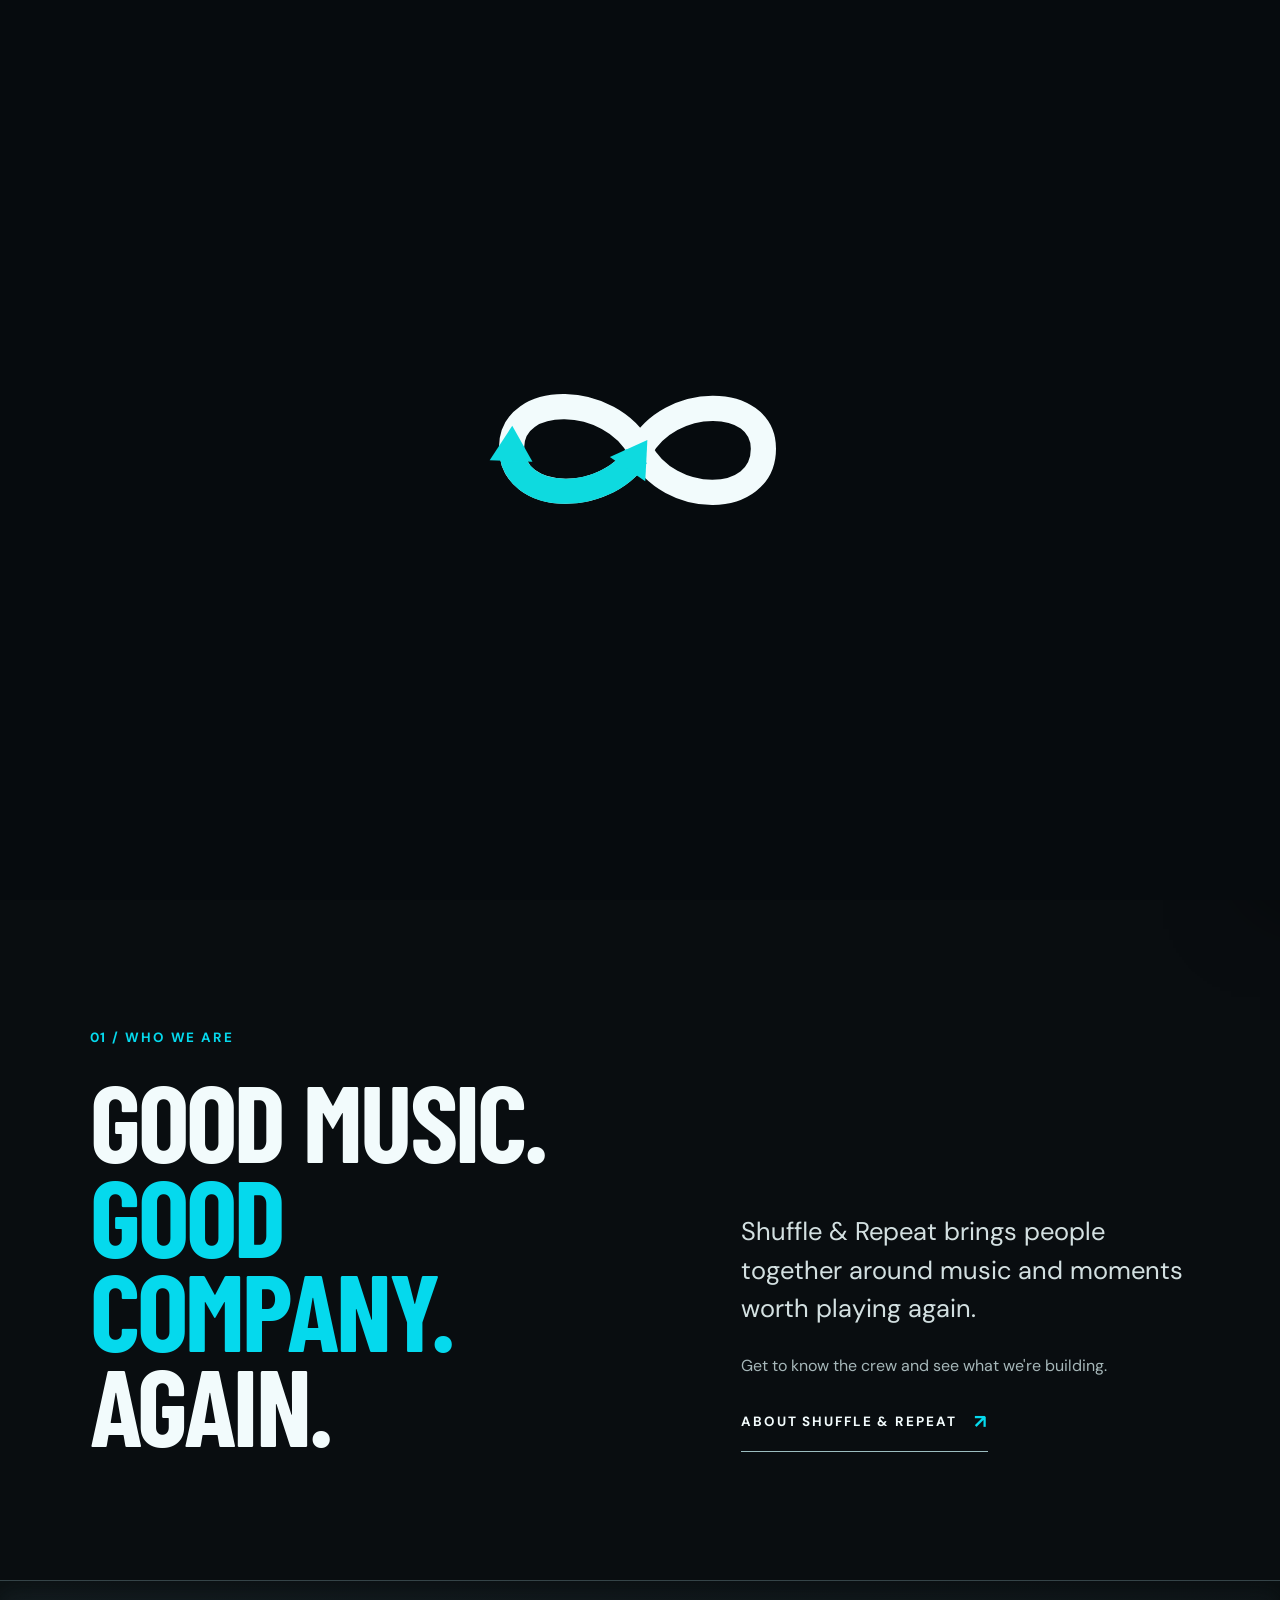
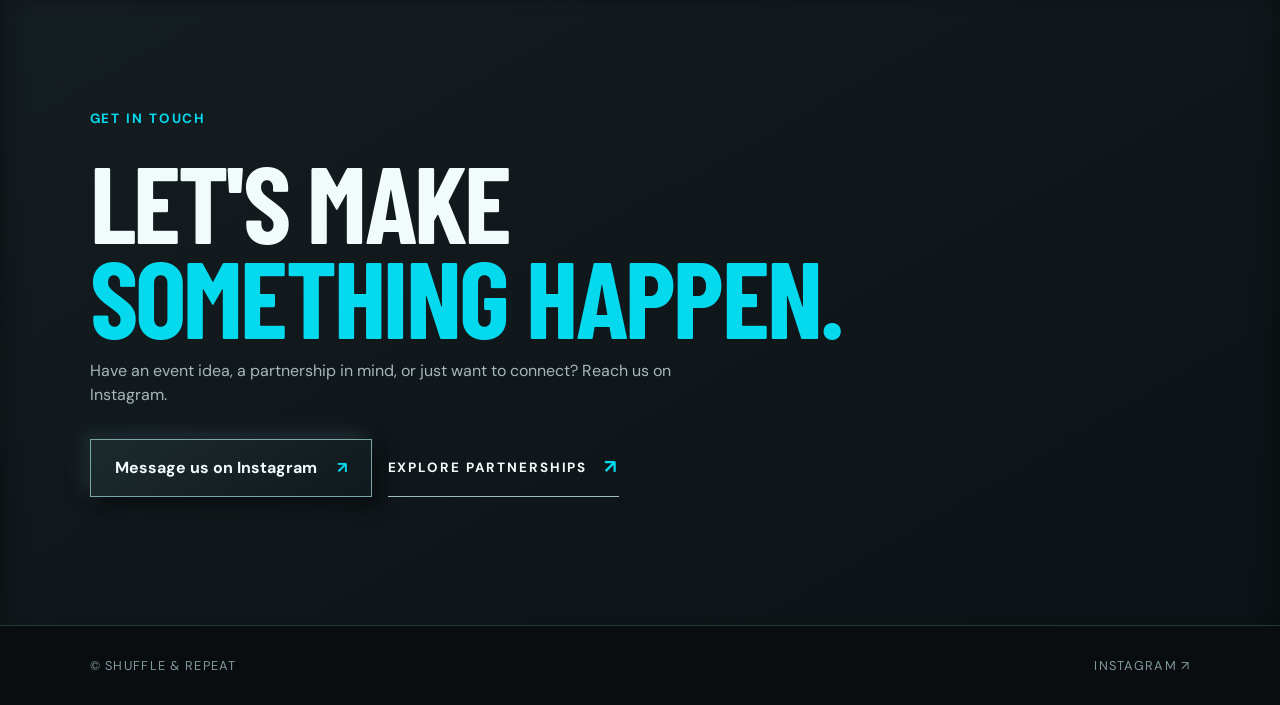
==== commit cdf847e2: "test changes for pictures 2" ====
--- a/index.html
+++ b/index.html
@@ -1,4 +1,4 @@
-<!doctype html><html lang="en"><head><meta charset="utf-8"><meta name="viewport" content="width=device-width,initial-scale=1"><meta name="theme-color" content="#090d10"><meta name="description" content="Shuffle & Repeat — music, events, and connection. Mix it up. Play it again."><title>Shuffle & Repeat</title><link rel="icon" type="image/svg+xml" href="data:image/svg+xml,%3Csvg xmlns='http://www.w3.org/2000/svg' viewBox='0 0 64 64'%3E%3Ccircle cx='32' cy='32' r='29' fill='%23090d10' stroke='%2300d9ed' stroke-width='3'/%3E%3Ccircle cx='32' cy='32' r='17' fill='none' stroke='%23008f8e' stroke-width='7'/%3E%3Ccircle cx='32' cy='32' r='5' fill='%23f2fbfc'/%3E%3C/svg%3E"><link rel="preload" as="image" href="photo-1.webp"><link rel="stylesheet" href="./style.css"></head><body>
-<header class="site-head"><a class="brand" href="./"><img src="assets/wordmark-transparent.svg" alt="Shuffle & Repeat"><span class="brand-label">Home</span></a><nav class="topnav" aria-label="Main navigation"><a href="./about.html">About</a><a href="./calendar.html">Calendar</a><a href="#contact">Contact us</a></nav><button class="menu-button" type="button" aria-label="Open menu" aria-expanded="false" aria-controls="drawer"><span>Menu</span><span class="hamburger" aria-hidden="true"><i></i><i></i><i></i></span></button></header><button class="scrim" type="button" aria-label="Close menu" aria-hidden="true" tabindex="-1"></button><aside class="drawer" id="drawer" aria-hidden="true"><nav aria-label="All pages"><a href="./">Home</a><a href="./about.html">About</a><a href="./calendar.html">Calendar</a><a href="./events.html">Events</a><a href="./sponsorship.html">Sponsorship</a><a href="./#contact">Contact us</a></nav><footer>Mix it up. Play it again.</footer></aside>
+<!doctype html><html lang="en"><head><meta charset="utf-8"><meta name="viewport" content="width=device-width,initial-scale=1"><meta name="theme-color" content="#090d10"><meta name="description" content="Shuffle & Repeat — music, events, and connection. Mix it up. Play it again."><title>Shuffle & Repeat</title><link rel="icon" type="image/svg+xml" href="data:image/svg+xml,%3Csvg xmlns='http://www.w3.org/2000/svg' viewBox='0 0 64 64'%3E%3Ccircle cx='32' cy='32' r='29' fill='%23090d10' stroke='%2300d9ed' stroke-width='3'/%3E%3Ccircle cx='32' cy='32' r='17' fill='none' stroke='%23008f8e' stroke-width='7'/%3E%3Ccircle cx='32' cy='32' r='5' fill='%23f2fbfc'/%3E%3C/svg%3E"><link rel="preload" as="image" href="./assets/photo-1.webp"><link rel="stylesheet" href="./style.css"></head><body>
+<header class="site-head"><a class="brand" href="./"><img src="./assets/wordmark-transparent.svg" alt="Shuffle & Repeat"><span class="brand-label">Home</span></a><nav class="topnav" aria-label="Main navigation"><a href="./about.html">About</a><a href="./calendar.html">Calendar</a><a href="#contact">Contact us</a></nav><button class="menu-button" type="button" aria-label="Open menu" aria-expanded="false" aria-controls="drawer"><span>Menu</span><span class="hamburger" aria-hidden="true"><i></i><i></i><i></i></span></button></header><button class="scrim" type="button" aria-label="Close menu" aria-hidden="true" tabindex="-1"></button><aside class="drawer" id="drawer" aria-hidden="true"><nav aria-label="All pages"><a href="./">Home</a><a href="./about.html">About</a><a href="./calendar.html">Calendar</a><a href="./events.html">Events</a><a href="./sponsorship.html">Sponsorship</a><a href="./#contact">Contact us</a></nav><footer>Mix it up. Play it again.</footer></aside>
 <div class="intro-overlay" aria-hidden="true"><svg class="intro-stage" xmlns="http://www.w3.org/2000/svg" width="100%" height="100%"><defs><path id="infinity-silhouette" d="M180.74,16.00 L181.00,15.82 L182.00,15.60 L183.00,15.78 L183.45,16.00 L184.00,16.27 L185.00,16.73 L185.50,17.00 L186.00,17.27 L187.00,17.73 L187.50,18.00 L188.00,18.27 L189.00,18.73 L189.50,19.00 L190.00,19.27 L191.00,19.73 L191.50,20.00 L192.00,20.27 L193.00,20.73 L193.50,21.00 L194.00,21.27 L195.00,21.76 L195.34,22.00 L196.00,22.50 L196.66,23.00 L197.00,23.24 L198.00,23.73 L198.50,24.00 L199.00,24.27 L200.00,24.76 L200.34,25.00 L201.00,25.50 L201.66,26.00 L202.00,26.24 L203.00,26.73 L203.50,27.00 L204.00,27.27 L205.00,27.73 L205.50,28.00 L206.00,28.27 L207.00,28.76 L207.34,29.00 L208.00,29.50 L208.66,30.00 L209.00,30.24 L210.00,30.73 L210.48,31.00 L211.00,31.34 L211.85,32.00 L211.85,33.00 L211.00,33.66 L210.48,34.00 L210.00,34.27 L209.00,34.76 L208.66,35.00 L208.00,35.50 L207.35,36.00 L207.00,36.24 L206.00,36.73 L205.50,37.00 L205.00,37.27 L204.00,37.73 L203.50,38.00 L203.00,38.27 L202.00,38.73 L201.50,39.00 L201.00,39.27 L200.00,39.73 L199.50,40.00 L199.00,40.27 L198.00,40.73 L197.50,41.00 L197.00,41.27 L196.00,41.73 L195.50,42.00 L195.00,42.27 L194.00,42.73 L193.50,43.00 L193.00,43.27 L192.00,43.73 L191.50,44.00 L191.00,44.27 L190.00,44.73 L189.50,45.00 L189.00,45.27 L188.00,45.73 L187.50,46.00 L187.00,46.27 L186.00,46.73 L185.50,47.00 L185.00,47.27 L184.00,47.73 L183.50,48.00 L183.00,48.27 L182.00,48.72 L181.28,49.00 L181.00,49.11 L180.48,49.00 L180.00,48.81 L179.60,48.00 L179.51,47.00 L179.50,46.00 L179.50,45.00 L179.49,44.00 L179.42,43.00 L179.00,42.06 L178.94,42.00 L178.00,41.58 L177.00,41.51 L176.00,41.50 L175.00,41.50 L174.00,41.50 L173.00,41.50 L172.00,41.50 L171.00,41.50 L170.00,41.50 L169.00,41.50 L168.00,41.50 L167.00,41.50 L166.00,41.50 L165.00,41.55 L164.00,41.77 L163.50,42.00 L163.00,42.23 L162.00,42.50 L161.00,42.77 L160.54,43.00 L160.00,43.27 L159.00,43.73 L158.50,44.00 L158.00,44.27 L157.00,44.73 L156.50,45.00 L156.00,45.27 L155.00,45.73 L154.50,46.00 L154.00,46.27 L153.00,46.76 L152.66,47.00 L152.00,47.53 L151.51,48.00 L151.00,48.50 L150.50,49.00 L150.00,49.50 L149.50,50.00 L149.00,50.51 L148.53,51.00 L148.00,51.66 L147.76,52.00 L147.27,53.00 L147.00,53.54 L146.77,54.00 L146.50,55.00 L146.23,56.00 L146.00,56.46 L145.73,57.00 L145.27,58.00 L145.00,58.54 L144.78,59.00 L144.55,60.00 L144.50,61.00 L144.50,62.00 L144.50,63.00 L144.50,64.00 L144.45,65.00 L144.23,66.00 L144.00,66.50 L143.77,67.00 L143.55,68.00 L143.50,69.00 L143.50,70.00 L143.50,71.00 L143.45,72.00 L143.23,73.00 L143.00,73.50 L142.77,74.00 L142.50,75.00 L142.23,76.00 L142.00,76.46 L141.73,77.00 L141.27,78.00 L141.00,78.50 L140.73,79.00 L140.27,80.00 L140.00,80.54 L139.77,81.00 L139.50,82.00 L139.20,83.00 L139.00,83.30 L138.47,84.00 L138.00,84.50 L137.53,85.00 L137.00,85.66 L136.76,86.00 L136.24,87.00 L136.00,87.34 L135.47,88.00 L135.00,88.49 L134.50,89.00 L134.00,89.50 L133.50,90.00 L133.00,90.50 L132.50,91.00 L132.00,91.50 L131.50,92.00 L131.00,92.50 L130.49,93.00 L130.00,93.47 L129.34,94.00 L129.00,94.24 L128.00,94.76 L127.66,95.00 L127.00,95.53 L126.51,96.00 L126.00,96.50 L125.49,97.00 L125.00,97.47 L124.34,98.00 L124.00,98.24 L123.00,98.76 L122.65,99.00 L122.00,99.50 L121.34,100.00 L121.00,100.24 L120.00,100.73 L119.50,101.00 L119.00,101.27 L118.00,101.73 L117.50,102.00 L117.00,102.27 L116.00,102.73 L115.46,103.00 L115.00,103.23 L114.00,103.50 L113.00,103.77 L112.50,104.00 L112.00,104.23 L111.00,104.50 L110.00,104.77 L109.50,105.00 L109.00,105.23 L108.00,105.45 L107.00,105.50 L106.00,105.50 L105.00,105.50 L104.00,105.50 L103.00,105.50 L102.00,105.50 L101.00,105.50 L100.00,105.50 L99.00,105.50 L98.00,105.50 L97.00,105.50 L96.00,105.50 L95.00,105.50 L94.00,105.50 L93.00,105.50 L92.00,105.50 L91.00,105.50 L90.00,105.50 L89.00,105.50 L88.00,105.50 L87.00,105.51 L86.00,105.58 L85.06,106.00 L85.00,106.06 L84.58,107.00 L84.51,108.00 L84.49,109.00 L84.40,110.00 L84.00,110.81 L83.53,111.00 L83.00,111.12 L82.68,111.00 L82.00,110.76 L81.00,110.50 L80.00,110.23 L79.54,110.00 L79.00,109.73 L78.00,109.27 L77.50,109.00 L77.00,108.73 L76.00,108.27 L75.50,108.00 L75.00,107.73 L74.00,107.27 L73.50,107.00 L73.00,106.73 L72.00,106.24 L71.66,106.00 L71.00,105.50 L70.34,105.00 L70.00,104.76 L69.00,104.27 L68.50,104.00 L68.00,103.73 L67.00,103.27 L66.50,103.00 L66.00,102.73 L65.00,102.27 L64.50,102.00 L64.00,101.73 L63.00,101.24 L62.66,101.00 L62.00,100.50 L61.30,100.00 L61.00,99.80 L60.00,99.50 L59.00,99.23 L58.54,99.00 L58.00,98.73 L57.00,98.24 L56.66,98.00 L56.00,97.50 L55.36,97.00 L55.00,96.72 L54.09,96.00 L54.00,95.54 L53.92,95.00 L54.00,94.88 L54.70,94.00 L55.00,93.78 L56.00,93.27 L56.50,93.00 L57.00,92.73 L58.00,92.27 L58.50,92.00 L59.00,91.73 L60.00,91.24 L60.34,91.00 L61.00,90.50 L61.66,90.00 L62.00,89.76 L63.00,89.27 L63.50,89.00 L64.00,88.73 L65.00,88.27 L65.50,88.00 L66.00,87.73 L67.00,87.27 L67.50,87.00 L68.00,86.73 L69.00,86.27 L69.50,86.00 L70.00,85.73 L71.00,85.27 L71.50,85.00 L72.00,84.73 L73.00,84.24 L73.34,84.00 L74.00,83.50 L74.66,83.00 L75.00,82.76 L76.00,82.27 L76.50,82.00 L77.00,81.73 L78.00,81.27 L78.50,81.00 L79.00,80.73 L80.00,80.27 L80.50,80.00 L81.00,79.73 L82.00,79.25 L82.46,79.00 L83.00,78.66 L84.00,78.65 L84.27,79.00 L84.74,80.00 L85.00,80.52 L85.22,81.00 L85.45,82.00 L85.50,83.00 L85.58,84.00 L86.00,84.94 L86.06,85.00 L87.00,85.42 L88.00,85.49 L89.00,85.50 L90.00,85.50 L91.00,85.50 L92.00,85.50 L93.00,85.50 L94.00,85.50 L95.00,85.50 L96.00,85.50 L97.00,85.50 L98.00,85.50 L99.00,85.50 L100.00,85.50 L101.00,85.50 L102.00,85.50 L103.00,85.50 L104.00,85.45 L105.00,85.22 L105.46,85.00 L106.00,84.73 L107.00,84.27 L107.50,84.00 L108.00,83.73 L109.00,83.27 L109.50,83.00 L110.00,82.73 L111.00,82.24 L111.34,82.00 L112.00,81.47 L112.50,81.00 L113.00,80.53 L113.66,80.00 L114.00,79.76 L115.00,79.24 L115.34,79.00 L116.00,78.47 L116.47,78.00 L117.00,77.34 L117.24,77.00 L117.76,76.00 L118.00,75.65 L118.50,75.00 L119.00,74.34 L119.24,74.00 L119.73,73.00 L120.00,72.46 L120.23,72.00 L120.50,71.00 L120.77,70.00 L121.00,69.50 L121.23,69.00 L121.46,68.00 L121.54,67.00 L121.77,66.00 L122.00,65.50 L122.23,65.00 L122.45,64.00 L122.50,63.00 L122.50,62.00 L122.50,61.00 L122.50,60.00 L122.55,59.00 L122.77,58.00 L123.00,57.50 L123.23,57.00 L123.45,56.00 L123.50,55.00 L123.50,54.00 L123.55,53.00 L123.78,52.00 L124.00,51.54 L124.27,51.00 L124.73,50.00 L125.00,49.50 L125.27,49.00 L125.73,48.00 L126.00,47.46 L126.23,47.00 L126.50,46.00 L126.80,45.00 L127.00,44.70 L127.50,44.00 L128.00,43.35 L128.24,43.00 L128.76,42.00 L129.00,41.65 L129.50,41.00 L130.00,40.35 L130.24,40.00 L130.76,39.00 L131.00,38.66 L131.53,38.00 L132.00,37.51 L132.50,37.00 L133.00,36.50 L133.51,36.00 L134.00,35.53 L134.66,35.00 L135.00,34.76 L136.00,34.24 L136.34,34.00 L137.00,33.47 L137.49,33.00 L138.00,32.50 L138.50,32.00 L139.00,31.50 L139.51,31.00 L140.00,30.53 L140.66,30.00 L141.00,29.76 L142.00,29.24 L142.35,29.00 L143.00,28.50 L143.66,28.00 L144.00,27.76 L145.00,27.27 L145.50,27.00 L146.00,26.73 L147.00,26.27 L147.50,26.00 L148.00,25.73 L149.00,25.27 L149.50,25.00 L150.00,24.73 L151.00,24.27 L151.54,24.00 L152.00,23.77 L153.00,23.50 L154.00,23.23 L154.50,23.00 L155.00,22.77 L156.00,22.50 L157.00,22.23 L157.50,22.00 L158.00,21.77 L159.00,21.55 L160.00,21.50 L161.00,21.50 L162.00,21.50 L163.00,21.50 L164.00,21.50 L165.00,21.50 L166.00,21.50 L167.00,21.50 L168.00,21.50 L169.00,21.50 L170.00,21.50 L171.00,21.50 L172.00,21.50 L173.00,21.50 L174.00,21.50 L175.00,21.50 L176.00,21.50 L177.00,21.49 L178.00,21.42 L178.94,21.00 L179.00,20.94 L179.42,20.00 L179.50,19.00 L179.55,18.00 L179.82,17.00 L180.00,16.73 L180.74,16.00 Z M82.50,21.00 L83.00,20.77 L84.00,20.55 L85.00,20.51 L86.00,20.55 L87.00,20.77 L87.50,21.00 L88.00,21.23 L89.00,21.45 L90.00,21.50 L91.00,21.50 L92.00,21.50 L93.00,21.50 L94.00,21.50 L95.00,21.50 L96.00,21.50 L97.00,21.50 L98.00,21.50 L99.00,21.50 L100.00,21.50 L101.00,21.55 L102.00,21.77 L102.50,22.00 L103.00,22.23 L104.00,22.46 L105.00,22.54 L106.00,22.77 L106.50,23.00 L107.00,23.23 L108.00,23.46 L109.00,23.54 L110.00,23.77 L110.50,24.00 L111.00,24.23 L112.00,24.50 L113.00,24.77 L113.46,25.00 L114.00,25.27 L115.00,25.73 L115.54,26.00 L116.00,26.23 L117.00,26.50 L118.00,26.80 L118.30,27.00 L119.00,27.50 L119.65,28.00 L120.00,28.24 L121.00,28.76 L121.34,29.00 L122.00,29.53 L122.50,30.00 L123.00,30.47 L123.66,31.00 L124.00,31.24 L125.00,31.76 L125.34,32.00 L126.00,32.54 L126.46,33.00 L127.00,33.79 L127.13,34.00 L127.16,35.00 L127.00,35.36 L126.72,36.00 L126.24,37.00 L126.00,37.34 L125.50,38.00 L125.00,38.65 L124.76,39.00 L124.24,40.00 L124.00,40.35 L123.50,41.00 L123.00,41.66 L122.76,42.00 L122.27,43.00 L122.00,43.54 L121.77,44.00 L121.50,45.00 L121.23,46.00 L121.00,46.46 L120.73,47.00 L120.27,48.00 L120.00,48.50 L119.73,49.00 L119.27,50.00 L119.00,50.49 L118.71,51.00 L118.01,52.00 L118.00,52.01 L117.00,52.37 L116.00,52.18 L115.71,52.00 L115.00,51.47 L114.51,51.00 L114.00,50.50 L113.50,50.00 L113.00,49.50 L112.50,49.00 L112.00,48.50 L111.49,48.00 L111.00,47.53 L110.34,47.00 L110.00,46.76 L109.00,46.24 L108.65,46.00 L108.00,45.50 L107.34,45.00 L107.00,44.76 L106.00,44.28 L105.46,44.00 L105.00,43.78 L104.00,43.54 L103.00,43.46 L102.00,43.23 L101.50,43.00 L101.00,42.77 L100.00,42.55 L99.00,42.50 L98.00,42.50 L97.00,42.45 L96.00,42.23 L95.50,42.00 L95.00,41.77 L94.00,41.55 L93.00,41.50 L92.00,41.50 L91.00,41.50 L90.00,41.50 L89.00,41.50 L88.00,41.50 L87.00,41.50 L86.00,41.50 L85.00,41.50 L84.00,41.50 L83.00,41.50 L82.00,41.50 L81.00,41.50 L80.00,41.50 L79.00,41.50 L78.00,41.50 L77.00,41.50 L76.00,41.50 L75.00,41.50 L74.00,41.50 L73.00,41.50 L72.00,41.50 L71.00,41.50 L70.00,41.50 L69.00,41.50 L68.00,41.50 L67.00,41.50 L66.00,41.55 L65.00,41.77 L64.50,42.00 L64.00,42.23 L63.00,42.50 L62.00,42.77 L61.50,43.00 L61.00,43.23 L60.00,43.46 L59.00,43.54 L58.00,43.77 L57.50,44.00 L57.00,44.23 L56.00,44.50 L55.00,44.80 L54.70,45.00 L54.00,45.50 L53.35,46.00 L53.00,46.24 L52.00,46.76 L51.66,47.00 L51.00,47.53 L50.53,48.00 L50.00,48.66 L49.76,49.00 L49.24,50.00 L49.00,50.34 L48.47,51.00 L48.00,51.50 L47.53,52.00 L47.00,52.66 L46.76,53.00 L46.27,54.00 L46.00,54.50 L45.73,55.00 L45.27,56.00 L45.00,56.50 L44.73,57.00 L44.27,58.00 L44.00,58.54 L43.78,59.00 L43.55,60.00 L43.50,61.00 L43.50,62.00 L43.50,63.00 L43.50,64.00 L43.50,65.00 L43.50,66.00 L43.55,67.00 L43.77,68.00 L44.00,68.50 L44.23,69.00 L44.50,70.00 L44.77,71.00 L45.00,71.46 L45.27,72.00 L45.73,73.00 L46.00,73.50 L46.27,74.00 L46.73,75.00 L47.00,75.50 L47.27,76.00 L47.76,77.00 L48.00,77.34 L48.53,78.00 L49.00,78.49 L49.51,79.00 L50.00,79.47 L50.66,80.00 L51.00,80.24 L52.00,80.76 L52.35,81.00 L53.00,81.50 L53.66,82.00 L54.00,82.24 L55.00,82.73 L55.50,83.00 L56.00,83.27 L57.00,83.76 L57.34,84.00 L58.00,84.57 L58.40,85.00 L58.76,86.00 L58.24,87.00 L58.00,87.19 L57.00,87.72 L56.50,88.00 L56.00,88.27 L55.00,88.73 L54.50,89.00 L54.00,89.27 L53.00,89.76 L52.66,90.00 L52.00,90.53 L51.50,91.00 L51.00,91.47 L50.30,92.00 L50.00,92.20 L49.00,92.50 L48.00,92.77 L47.54,93.00 L47.00,93.27 L46.00,93.76 L45.66,94.00 L45.00,94.50 L44.34,95.00 L44.00,95.24 L43.00,95.72 L42.45,96.00 L42.00,96.22 L41.00,96.40 L40.00,96.22 L39.55,96.00 L39.00,95.72 L38.00,95.24 L37.66,95.00 L37.00,94.47 L36.51,94.00 L36.00,93.50 L35.50,93.00 L35.00,92.50 L34.50,92.00 L34.00,91.50 L33.50,91.00 L33.00,90.50 L32.50,90.00 L32.00,89.50 L31.50,89.00 L31.00,88.49 L30.53,88.00 L30.00,87.34 L29.76,87.00 L29.24,86.00 L29.00,85.66 L28.47,85.00 L28.00,84.50 L27.53,84.00 L27.00,83.30 L26.80,83.00 L26.50,82.00 L26.23,81.00 L26.00,80.50 L25.77,80.00 L25.50,79.00 L25.23,78.00 L25.00,77.54 L24.73,77.00 L24.27,76.00 L24.00,75.46 L23.77,75.00 L23.50,74.00 L23.23,73.00 L23.00,72.50 L22.77,72.00 L22.55,71.00 L22.50,70.00 L22.50,69.00 L22.50,68.00 L22.50,67.00 L22.50,66.00 L22.50,65.00 L22.50,64.00 L22.50,63.00 L22.50,62.00 L22.50,61.00 L22.50,60.00 L22.50,59.00 L22.50,58.00 L22.50,57.00 L22.55,56.00 L22.77,55.00 L23.00,54.50 L23.23,54.00 L23.50,53.00 L23.77,52.00 L24.00,51.50 L24.23,51.00 L24.50,50.00 L24.77,49.00 L25.00,48.54 L25.27,48.00 L25.73,47.00 L26.00,46.50 L26.27,46.00 L26.73,45.00 L27.00,44.50 L27.27,44.00 L27.76,43.00 L28.00,42.66 L28.50,42.00 L29.00,41.35 L29.24,41.00 L29.76,40.00 L30.00,39.65 L30.50,39.00 L31.00,38.35 L31.24,38.00 L31.76,37.00 L32.00,36.66 L32.53,36.00 L33.00,35.51 L33.50,35.00 L34.00,34.50 L34.51,34.00 L35.00,33.53 L35.66,33.00 L36.00,32.76 L37.00,32.24 L37.34,32.00 L38.00,31.47 L38.50,31.00 L39.00,30.53 L39.66,30.00 L40.00,29.76 L41.00,29.24 L41.35,29.00 L42.00,28.50 L42.66,28.00 L43.00,27.76 L44.00,27.27 L44.54,27.00 L45.00,26.77 L46.00,26.50 L47.00,26.23 L47.46,26.00 L48.00,25.73 L49.00,25.27 L49.50,25.00 L50.00,24.73 L51.00,24.27 L51.54,24.00 L52.00,23.78 L53.00,23.55 L54.00,23.50 L55.00,23.45 L56.00,23.23 L56.50,23.00 L57.00,22.77 L58.00,22.54 L59.00,22.46 L60.00,22.23 L60.50,22.00 L61.00,21.77 L62.00,21.55 L63.00,21.50 L64.00,21.50 L65.00,21.50 L66.00,21.50 L67.00,21.50 L68.00,21.50 L69.00,21.50 L70.00,21.50 L71.00,21.50 L72.00,21.50 L73.00,21.50 L74.00,21.50 L75.00,21.50 L76.00,21.50 L77.00,21.50 L78.00,21.50 L79.00,21.50 L80.00,21.50 L81.00,21.45 L82.00,21.23 L82.50,21.00 Z M224.63,31.00 L225.00,30.84 L226.00,30.84 L226.36,31.00 L227.00,31.28 L228.00,31.76 L228.34,32.00 L229.00,32.53 L229.49,33.00 L230.00,33.50 L230.50,34.00 L231.00,34.50 L231.50,35.00 L232.00,35.50 L232.50,36.00 L233.00,36.50 L233.50,37.00 L234.00,37.50 L234.50,38.00 L235.00,38.51 L235.47,39.00 L236.00,39.66 L236.24,40.00 L236.76,41.00 L237.00,41.34 L237.53,42.00 L238.00,42.50 L238.47,43.00 L239.00,43.66 L239.24,44.00 L239.73,45.00 L240.00,45.54 L240.23,46.00 L240.50,47.00 L240.77,48.00 L241.00,48.46 L241.27,49.00 L241.73,50.00 L242.00,50.54 L242.23,51.00 L242.50,52.00 L242.77,53.00 L243.00,53.50 L243.23,54.00 L243.46,55.00 L243.54,56.00 L243.77,57.00 L244.00,57.50 L244.23,58.00 L244.45,59.00 L244.50,60.00 L244.50,61.00 L244.50,62.00 L244.50,63.00 L244.50,64.00 L244.50,65.00 L244.50,66.00 L244.50,67.00 L244.50,68.00 L244.50,69.00 L244.45,70.00 L244.23,71.00 L244.00,71.50 L243.77,72.00 L243.50,73.00 L243.23,74.00 L243.00,74.50 L242.77,75.00 L242.50,76.00 L242.23,77.00 L242.00,77.46 L241.73,78.00 L241.27,79.00 L241.00,79.54 L240.77,80.00 L240.50,81.00 L240.20,82.00 L240.00,82.30 L239.50,83.00 L239.00,83.65 L238.76,84.00 L238.24,85.00 L238.00,85.35 L237.50,86.00 L237.00,86.65 L236.76,87.00 L236.24,88.00 L236.00,88.35 L235.50,89.00 L235.00,89.65 L234.76,90.00 L234.24,91.00 L234.00,91.34 L233.47,92.00 L233.00,92.49 L232.49,93.00 L232.00,93.47 L231.34,94.00 L231.00,94.24 L230.00,94.76 L229.66,95.00 L229.00,95.53 L228.51,96.00 L228.00,96.50 L227.49,97.00 L227.00,97.47 L226.34,98.00 L226.00,98.24 L225.00,98.73 L224.50,99.00 L224.00,99.27 L223.00,99.73 L222.50,100.00 L222.00,100.27 L221.00,100.73 L220.50,101.00 L220.00,101.27 L219.00,101.73 L218.46,102.00 L218.00,102.23 L217.00,102.50 L216.00,102.77 L215.50,103.00 L215.00,103.23 L214.00,103.50 L213.00,103.77 L212.50,104.00 L212.00,104.23 L211.00,104.50 L210.00,104.77 L209.50,105.00 L209.00,105.23 L208.00,105.45 L207.00,105.50 L206.00,105.50 L205.00,105.50 L204.00,105.55 L203.00,105.77 L202.50,106.00 L202.00,106.23 L201.00,106.45 L200.00,106.50 L199.00,106.50 L198.00,106.50 L197.00,106.50 L196.00,106.50 L195.00,106.50 L194.00,106.50 L193.00,106.50 L192.00,106.50 L191.00,106.50 L190.00,106.50 L189.00,106.50 L188.00,106.50 L187.00,106.50 L186.00,106.50 L185.00,106.50 L184.00,106.50 L183.00,106.50 L182.00,106.50 L181.00,106.50 L180.00,106.50 L179.00,106.50 L178.00,106.50 L177.00,106.50 L176.00,106.50 L175.00,106.50 L174.00,106.50 L173.00,106.50 L172.00,106.50 L171.00,106.50 L170.00,106.50 L169.00,106.50 L168.00,106.45 L167.00,106.23 L166.50,106.00 L166.00,105.77 L165.00,105.55 L164.00,105.50 L163.00,105.50 L162.00,105.45 L161.00,105.23 L160.50,105.00 L160.00,104.77 L159.00,104.50 L158.00,104.23 L157.50,104.00 L157.00,103.77 L156.00,103.50 L155.00,103.23 L154.50,103.00 L154.00,102.77 L153.00,102.50 L152.00,102.23 L151.54,102.00 L151.00,101.73 L150.00,101.27 L149.50,101.00 L149.00,100.73 L148.00,100.27 L147.50,100.00 L147.00,99.73 L146.00,99.24 L145.66,99.00 L145.00,98.47 L144.50,98.00 L144.00,97.53 L143.34,97.00 L143.00,96.76 L142.00,96.24 L141.66,96.00 L141.00,95.47 L140.51,95.00 L140.00,94.46 L139.60,94.00 L139.22,93.00 L139.57,92.00 L140.00,91.37 L140.24,91.00 L140.73,90.00 L141.00,89.50 L141.27,89.00 L141.76,88.00 L142.00,87.66 L142.50,87.00 L143.00,86.34 L143.24,86.00 L143.73,85.00 L144.00,84.50 L144.27,84.00 L144.73,83.00 L145.00,82.50 L145.27,82.00 L145.73,81.00 L146.00,80.50 L146.27,80.00 L146.73,79.00 L147.00,78.46 L147.22,78.00 L147.46,77.00 L147.55,76.00 L147.86,75.00 L148.00,74.81 L149.00,74.24 L150.00,74.60 L150.46,75.00 L151.00,75.50 L151.50,76.00 L152.00,76.50 L152.50,77.00 L153.00,77.50 L153.50,78.00 L154.00,78.50 L154.50,79.00 L155.00,79.50 L155.51,80.00 L156.00,80.47 L156.66,81.00 L157.00,81.24 L158.00,81.73 L158.50,82.00 L159.00,82.27 L160.00,82.73 L160.50,83.00 L161.00,83.27 L162.00,83.73 L162.50,84.00 L163.00,84.27 L164.00,84.73 L164.54,85.00 L165.00,85.22 L166.00,85.45 L167.00,85.50 L168.00,85.50 L169.00,85.50 L170.00,85.50 L171.00,85.50 L172.00,85.50 L173.00,85.50 L174.00,85.50 L175.00,85.50 L176.00,85.50 L177.00,85.50 L178.00,85.55 L179.00,85.77 L179.50,86.00 L180.00,86.23 L181.00,86.45 L182.00,86.50 L183.00,86.50 L184.00,86.50 L185.00,86.50 L186.00,86.50 L187.00,86.50 L188.00,86.50 L189.00,86.45 L190.00,86.23 L190.50,86.00 L191.00,85.77 L192.00,85.55 L193.00,85.50 L194.00,85.50 L195.00,85.50 L196.00,85.50 L197.00,85.50 L198.00,85.50 L199.00,85.50 L200.00,85.50 L201.00,85.50 L202.00,85.50 L203.00,85.50 L204.00,85.45 L205.00,85.23 L205.50,85.00 L206.00,84.77 L207.00,84.50 L208.00,84.23 L208.46,84.00 L209.00,83.73 L210.00,83.27 L210.54,83.00 L211.00,82.77 L212.00,82.50 L213.00,82.20 L213.30,82.00 L214.00,81.47 L214.49,81.00 L215.00,80.50 L215.50,80.00 L216.00,79.50 L216.50,79.00 L217.00,78.50 L217.50,78.00 L218.00,77.49 L218.47,77.00 L219.00,76.34 L219.24,76.00 L219.73,75.00 L220.00,74.50 L220.27,74.00 L220.73,73.00 L221.00,72.50 L221.27,72.00 L221.73,71.00 L222.00,70.46 L222.22,70.00 L222.45,69.00 L222.50,68.00 L222.50,67.00 L222.50,66.00 L222.50,65.00 L222.50,64.00 L222.50,63.00 L222.50,62.00 L222.50,61.00 L222.45,60.00 L222.23,59.00 L222.00,58.50 L221.77,58.00 L221.50,57.00 L221.23,56.00 L221.00,55.54 L220.73,55.00 L220.27,54.00 L220.00,53.50 L219.73,53.00 L219.24,52.00 L219.00,51.66 L218.50,51.00 L218.00,50.35 L217.76,50.00 L217.24,49.00 L217.00,48.66 L216.47,48.00 L216.00,47.53 L215.34,47.00 L215.00,46.76 L214.00,46.24 L213.65,46.00 L213.00,45.50 L212.34,45.00 L212.00,44.76 L211.00,44.27 L210.46,44.00 L210.00,43.77 L209.00,43.50 L208.00,43.18 L207.74,43.00 L207.00,42.18 L206.89,42.00 L206.89,41.00 L207.00,40.82 L207.69,40.00 L208.00,39.77 L209.00,39.24 L209.34,39.00 L210.00,38.50 L210.70,38.00 L211.00,37.80 L212.00,37.50 L213.00,37.20 L213.30,37.00 L214.00,36.50 L214.65,36.00 L215.00,35.76 L216.00,35.27 L216.50,35.00 L217.00,34.73 L218.00,34.27 L218.50,34.00 L219.00,33.73 L220.00,33.27 L220.50,33.00 L221.00,32.73 L222.00,32.27 L222.50,32.00 L223.00,31.73 L224.00,31.28 L224.63,31.00 Z" fill-rule="evenodd"/><path id="infinity-arrow" d="M181.09,16.00 L182.00,15.63 L183.00,15.78 L183.45,16.00 L184.00,16.27 L185.00,16.73 L185.50,17.00 L186.00,17.27 L187.00,17.73 L187.50,18.00 L188.00,18.27 L189.00,18.73 L189.50,19.00 L190.00,19.27 L191.00,19.73 L191.50,20.00 L192.00,20.27 L193.00,20.76 L193.34,21.00 L194.00,21.50 L194.66,22.00 L195.00,22.24 L196.00,22.73 L196.50,23.00 L197.00,23.27 L198.00,23.73 L198.50,24.00 L199.00,24.27 L200.00,24.76 L200.34,25.00 L201.00,25.50 L201.66,26.00 L202.00,26.24 L203.00,26.73 L203.50,27.00 L204.00,27.27 L205.00,27.76 L205.34,28.00 L206.00,28.50 L206.66,29.00 L207.00,29.24 L208.00,29.73 L208.50,30.00 L209.00,30.27 L210.00,30.73 L210.48,31.00 L211.00,31.34 L211.85,32.00 L211.85,33.00 L211.00,33.66 L210.48,34.00 L210.00,34.27 L209.00,34.73 L208.50,35.00 L208.00,35.27 L207.00,35.76 L206.66,36.00 L206.00,36.50 L205.34,37.00 L205.00,37.24 L204.00,37.73 L203.50,38.00 L203.00,38.27 L202.00,38.73 L201.50,39.00 L201.00,39.27 L200.00,39.73 L199.50,40.00 L199.00,40.27 L198.00,40.73 L197.50,41.00 L197.00,41.27 L196.00,41.73 L195.50,42.00 L195.00,42.27 L194.00,42.73 L193.50,43.00 L193.00,43.27 L192.00,43.73 L191.50,44.00 L191.00,44.27 L190.00,44.73 L189.50,45.00 L189.00,45.27 L188.00,45.73 L187.50,46.00 L187.00,46.27 L186.00,46.73 L185.50,47.00 L185.00,47.27 L184.00,47.73 L183.49,48.00 L183.00,48.26 L182.00,48.59 L181.00,48.39 L180.73,48.00 L180.53,47.00 L180.50,46.00 L180.50,45.00 L180.45,44.00 L180.18,43.00 L180.00,42.73 L179.27,42.00 L179.00,41.82 L178.00,41.55 L177.00,41.50 L176.00,41.50 L175.00,41.50 L174.00,41.50 L173.00,41.50 L172.00,41.50 L171.00,41.50 L170.00,41.50 L169.00,41.50 L168.00,41.50 L167.00,41.50 L166.00,41.50 L165.00,41.50 L164.00,41.55 L163.00,41.78 L162.54,42.00 L162.00,42.27 L161.00,42.73 L160.46,43.00 L160.00,43.23 L159.00,43.50 L158.00,43.77 L157.54,44.00 L157.00,44.27 L156.00,44.73 L155.50,45.00 L155.00,45.27 L154.00,45.76 L153.66,46.00 L153.00,46.53 L152.51,47.00 L152.00,47.50 L151.50,48.00 L151.00,48.50 L150.50,49.00 L150.00,49.50 L149.50,50.00 L149.00,50.51 L148.53,51.00 L148.00,51.66 L147.76,52.00 L147.27,53.00 L147.00,53.50 L146.73,54.00 L146.27,55.00 L146.00,55.54 L145.77,56.00 L145.50,57.00 L145.23,58.00 L145.00,58.50 L144.77,59.00 L144.55,60.00 L144.50,61.00 L144.50,62.00 L144.50,63.00 L144.50,64.00 L144.45,65.00 L144.23,66.00 L144.00,66.50 L143.77,67.00 L143.55,68.00 L143.50,69.00 L143.50,70.00 L143.50,71.00 L143.45,72.00 L143.22,73.00 L143.00,73.46 L142.73,74.00 L142.27,75.00 L142.00,75.54 L141.77,76.00 L141.50,77.00 L141.23,78.00 L141.00,78.46 L140.73,79.00 L140.27,80.00 L140.00,80.50 L139.73,81.00 L139.27,82.00 L139.00,82.50 L138.73,83.00 L138.24,84.00 L138.00,84.34 L137.50,85.00 L137.00,85.65 L136.76,86.00 L136.24,87.00 L136.00,87.34 L135.47,88.00 L135.00,88.49 L134.50,89.00 L134.00,89.50 L133.50,90.00 L133.00,90.50 L132.50,91.00 L132.00,91.50 L131.50,92.00 L131.00,92.50 L130.49,93.00 L130.00,93.47 L129.34,94.00 L129.00,94.24 L128.00,94.76 L127.66,95.00 L127.00,95.53 L126.51,96.00 L126.00,96.50 L125.49,97.00 L125.00,97.47 L124.34,98.00 L124.00,98.24 L123.00,98.76 L122.65,99.00 L122.00,99.50 L121.34,100.00 L121.00,100.24 L120.00,100.73 L119.50,101.00 L119.00,101.27 L118.00,101.73 L117.50,102.00 L117.00,102.27 L116.00,102.73 L115.46,103.00 L115.00,103.22 L114.00,103.46 L113.00,103.54 L112.00,103.77 L111.50,104.00 L111.00,104.23 L110.00,104.50 L109.00,104.77 L108.50,105.00 L108.00,105.23 L107.00,105.45 L106.00,105.50 L105.00,105.50 L104.00,105.50 L103.00,105.50 L102.00,105.50 L101.00,105.50 L100.00,105.50 L99.00,105.50 L98.00,105.50 L97.00,105.50 L96.00,105.50 L95.00,105.50 L94.00,105.50 L93.00,105.50 L92.00,105.50 L91.00,105.50 L90.00,105.50 L89.00,105.50 L88.00,105.50 L87.00,105.51 L86.00,105.58 L85.06,106.00 L85.00,106.06 L84.58,107.00 L84.50,108.00 L84.42,109.00 L84.00,109.94 L83.94,110.00 L83.00,110.42 L82.00,110.45 L81.00,110.23 L80.50,110.00 L80.00,109.77 L79.00,109.50 L78.00,109.23 L77.54,109.00 L77.00,108.73 L76.00,108.27 L75.50,108.00 L75.00,107.73 L74.00,107.27 L73.50,107.00 L73.00,106.73 L72.00,106.24 L71.66,106.00 L71.00,105.50 L70.34,105.00 L70.00,104.76 L69.00,104.27 L68.50,104.00 L68.00,103.73 L67.00,103.27 L66.50,103.00 L66.00,102.73 L65.00,102.24 L64.66,102.00 L64.00,101.50 L63.34,101.00 L63.00,100.76 L62.00,100.27 L61.50,100.00 L61.00,99.73 L60.00,99.27 L59.50,99.00 L59.00,98.73 L58.00,98.27 L57.50,98.00 L57.00,97.73 L56.00,97.27 L55.52,97.00 L55.00,96.66 L54.15,96.00 L54.15,95.00 L55.00,94.31 L55.36,94.00 L56.00,93.50 L56.66,93.00 L57.00,92.76 L58.00,92.27 L58.50,92.00 L59.00,91.73 L60.00,91.24 L60.34,91.00 L61.00,90.50 L61.66,90.00 L62.00,89.76 L63.00,89.27 L63.50,89.00 L64.00,88.73 L65.00,88.27 L65.50,88.00 L66.00,87.73 L67.00,87.27 L67.50,87.00 L68.00,86.73 L69.00,86.27 L69.50,86.00 L70.00,85.73 L71.00,85.27 L71.50,85.00 L72.00,84.73 L73.00,84.24 L73.34,84.00 L74.00,83.50 L74.70,83.00 L75.00,82.80 L76.00,82.50 L77.00,82.20 L77.30,82.00 L78.00,81.50 L78.66,81.00 L79.00,80.76 L80.00,80.27 L80.50,80.00 L81.00,79.73 L82.00,79.28 L82.72,79.00 L83.00,78.89 L83.52,79.00 L84.00,79.19 L84.40,80.00 L84.49,81.00 L84.50,82.00 L84.55,83.00 L84.82,84.00 L85.00,84.27 L85.73,85.00 L86.00,85.18 L87.00,85.45 L88.00,85.50 L89.00,85.50 L90.00,85.50 L91.00,85.50 L92.00,85.50 L93.00,85.50 L94.00,85.50 L95.00,85.50 L96.00,85.50 L97.00,85.50 L98.00,85.50 L99.00,85.50 L100.00,85.50 L101.00,85.50 L102.00,85.50 L103.00,85.50 L104.00,85.50 L105.00,85.45 L106.00,85.22 L106.45,85.00 L107.00,84.72 L108.00,84.24 L108.34,84.00 L109.00,83.50 L109.66,83.00 L110.00,82.76 L111.00,82.27 L111.50,82.00 L112.00,81.73 L113.00,81.24 L113.34,81.00 L114.00,80.47 L114.49,80.00 L115.00,79.50 L115.50,79.00 L116.00,78.50 L116.50,78.00 L117.00,77.49 L117.47,77.00 L118.00,76.34 L118.24,76.00 L118.76,75.00 L119.00,74.65 L119.50,74.00 L120.00,73.30 L120.20,73.00 L120.50,72.00 L120.77,71.00 L121.00,70.50 L121.23,70.00 L121.46,69.00 L121.54,68.00 L121.77,67.00 L122.00,66.50 L122.23,66.00 L122.45,65.00 L122.50,64.00 L122.50,63.00 L122.50,62.00 L122.50,61.00 L122.55,60.00 L122.77,59.00 L123.00,58.50 L123.23,58.00 L123.45,57.00 L123.50,56.00 L123.50,55.00 L123.55,54.00 L123.77,53.00 L124.00,52.50 L124.23,52.00 L124.50,51.00 L124.77,50.00 L125.00,49.54 L125.27,49.00 L125.73,48.00 L126.00,47.46 L126.23,47.00 L126.50,46.00 L126.80,45.00 L127.00,44.70 L127.50,44.00 L128.00,43.35 L128.24,43.00 L128.76,42.00 L129.00,41.66 L129.53,41.00 L130.00,40.50 L130.47,40.00 L131.00,39.34 L131.24,39.00 L131.76,38.00 L132.00,37.66 L132.53,37.00 L133.00,36.51 L133.51,36.00 L134.00,35.53 L134.66,35.00 L135.00,34.76 L136.00,34.24 L136.34,34.00 L137.00,33.47 L137.49,33.00 L138.00,32.50 L138.50,32.00 L139.00,31.50 L139.51,31.00 L140.00,30.53 L140.66,30.00 L141.00,29.76 L142.00,29.24 L142.35,29.00 L143.00,28.50 L143.66,28.00 L144.00,27.76 L145.00,27.27 L145.50,27.00 L146.00,26.73 L147.00,26.27 L147.50,26.00 L148.00,25.73 L149.00,25.27 L149.50,25.00 L150.00,24.73 L151.00,24.27 L151.54,24.00 L152.00,23.77 L153.00,23.50 L154.00,23.23 L154.50,23.00 L155.00,22.77 L156.00,22.55 L157.00,22.50 L158.00,22.45 L159.00,22.23 L159.50,22.00 L160.00,21.77 L161.00,21.55 L162.00,21.50 L163.00,21.50 L164.00,21.50 L165.00,21.50 L166.00,21.50 L167.00,21.50 L168.00,21.50 L169.00,21.50 L170.00,21.50 L171.00,21.50 L172.00,21.50 L173.00,21.50 L174.00,21.50 L175.00,21.50 L176.00,21.50 L177.00,21.50 L178.00,21.49 L179.00,21.42 L179.94,21.00 L180.00,20.94 L180.42,20.00 L180.49,19.00 L180.51,18.00 L180.58,17.00 L181.00,16.07 L181.09,16.00 Z" fill-rule="evenodd"/><mask id="intro-aperture" maskUnits="userSpaceOnUse"><rect class="intro-mask-base" width="100%" height="100%" fill="white"/><g id="intro-hole" opacity="0"><use href="#infinity-silhouette" fill="black"/></g></mask><clipPath id="infinity-clip"><use href="#infinity-silhouette"/></clipPath></defs><rect class="intro-curtain" width="100%" height="100%" fill="#060b0e" mask="url(#intro-aperture)"/><g id="intro-logo"><path id="intro-infinity-base" d="M135 66 C158 22 233 22 233 65 C233 111 158 111 135 66 C112 21 33 20 33 64 C33 110 112 110 135 66" fill="none" stroke="#f2fbfc" stroke-width="20" stroke-linejoin="round"/><path id="intro-ribbon" d="M135 66 C158 22 233 22 233 65 C233 111 158 111 135 66 C112 21 33 20 33 64 C33 110 112 110 135 66" fill="none" stroke="#05d9ed" stroke-width="20" stroke-linecap="butt"/><path id="intro-arrow-head" d="M16 0 L-12 -17 L-12 17 Z" fill="#05d9ed"/><path id="intro-arrow-tail" d="M-16 0 L12 -17 L12 17 Z" fill="#05d9ed"/></g></svg></div>
 <main><section class="hero" aria-label="Shuffle & Repeat"><div class="slide active" style="background-image:url('./assets/photo-1.webp')"></div><div class="slide" style="background-image:url('./assets/photo-2.webp')"></div><div class="slide" style="background-image:url('./assets/photo-3.webp')"></div><div class="slide" style="background-image:url('./assets/photo-4.webp')"></div><div class="hero-content"><p class="eyebrow">Mix it up. Play it again.</p><h1><span>Shuffle</span><span class="repeat">& Repeat</span></h1></div><div class="hero-bottom"><a class="scroll-cue" href="#about">Scroll to explore</a></div></section><section class="site-section" id="about"><div class="section-inner intro-grid"><div><p class="overline">01 / Who we are</p><h2 class="section-title">Good music.<br><em>Good company.</em><br>Again.</h2></div><div><p class="lead">Shuffle & Repeat brings people together around music and moments worth playing again.</p><p class="body-copy">Get to know the crew and see what we're building.</p><a class="small-link" href="./about.html">About Shuffle & Repeat</a></div></div></section><section class="site-section contact-band" id="contact"><div class="section-inner"><p class="overline">Get in touch</p><h2 class="section-title">Let's make<br><em>something happen.</em></h2><p>Have an event idea, a partnership in mind, or just want to connect? Reach us on Instagram.</p><div class="contact-actions"><a class="pill" href="https://www.instagram.com/shuffleandrepeat502/" target="_blank" rel="noopener noreferrer">Message us on Instagram</a><a class="small-link" href="./sponsorship.html">Explore partnerships</a></div></div></section></main><footer class="foot"><span>© Shuffle & Repeat</span><a href="https://www.instagram.com/shuffleandrepeat502/" target="_blank" rel="noopener noreferrer">Instagram ↗</a></footer><script src="./intro-motion.js" defer></script><script src="./site.js" defer></script></body></html>
